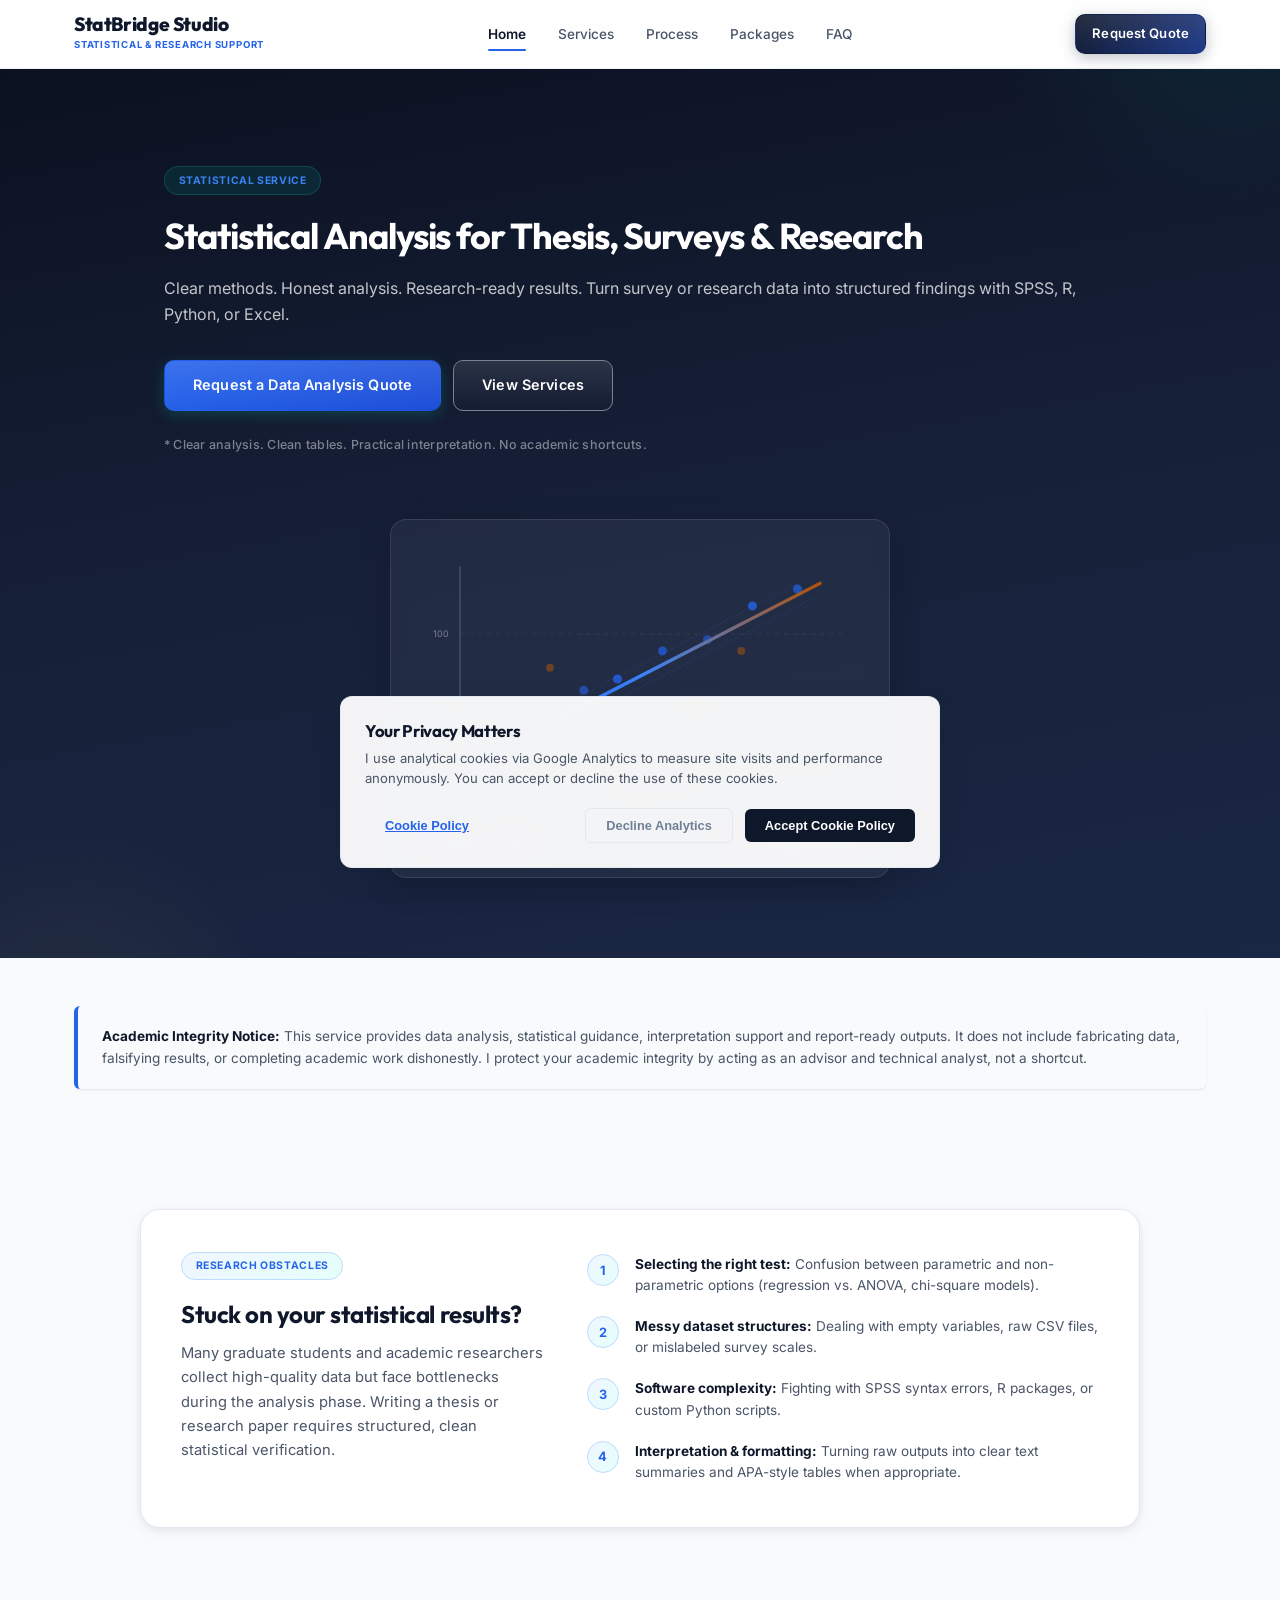
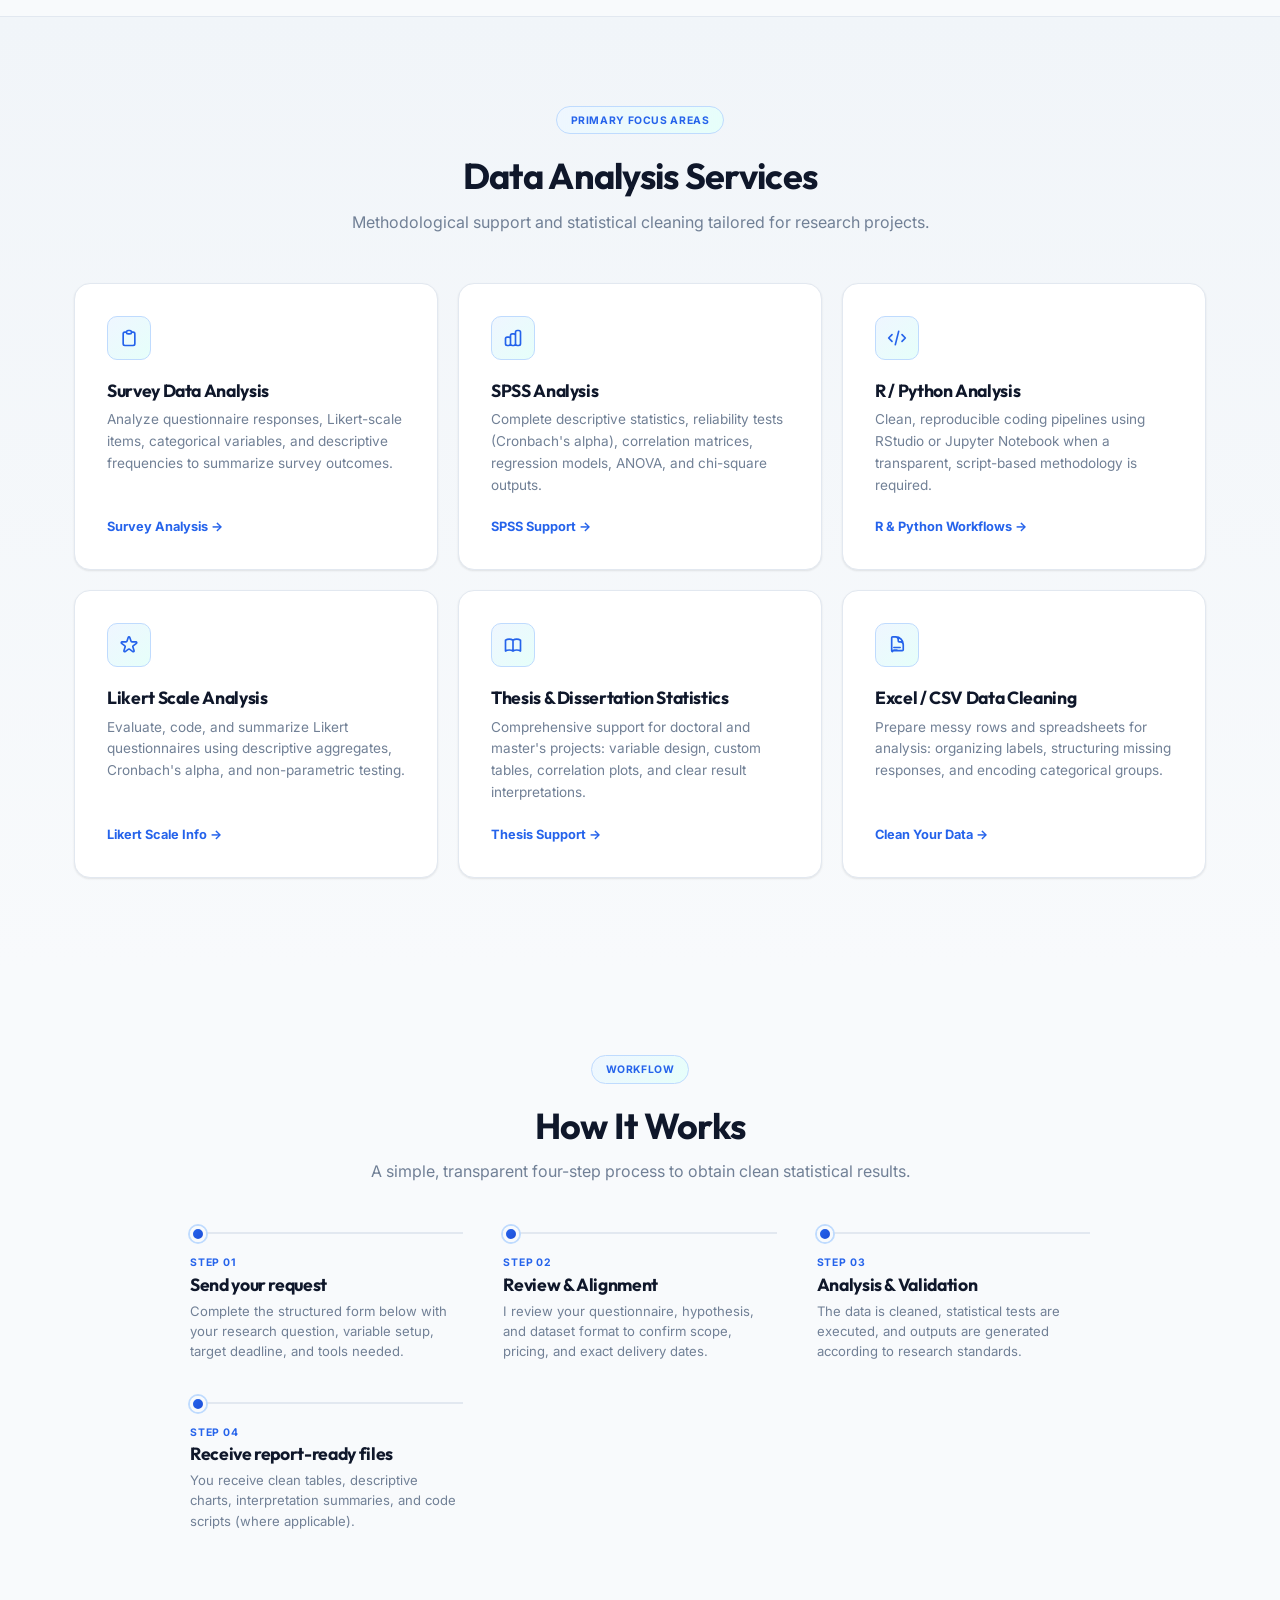
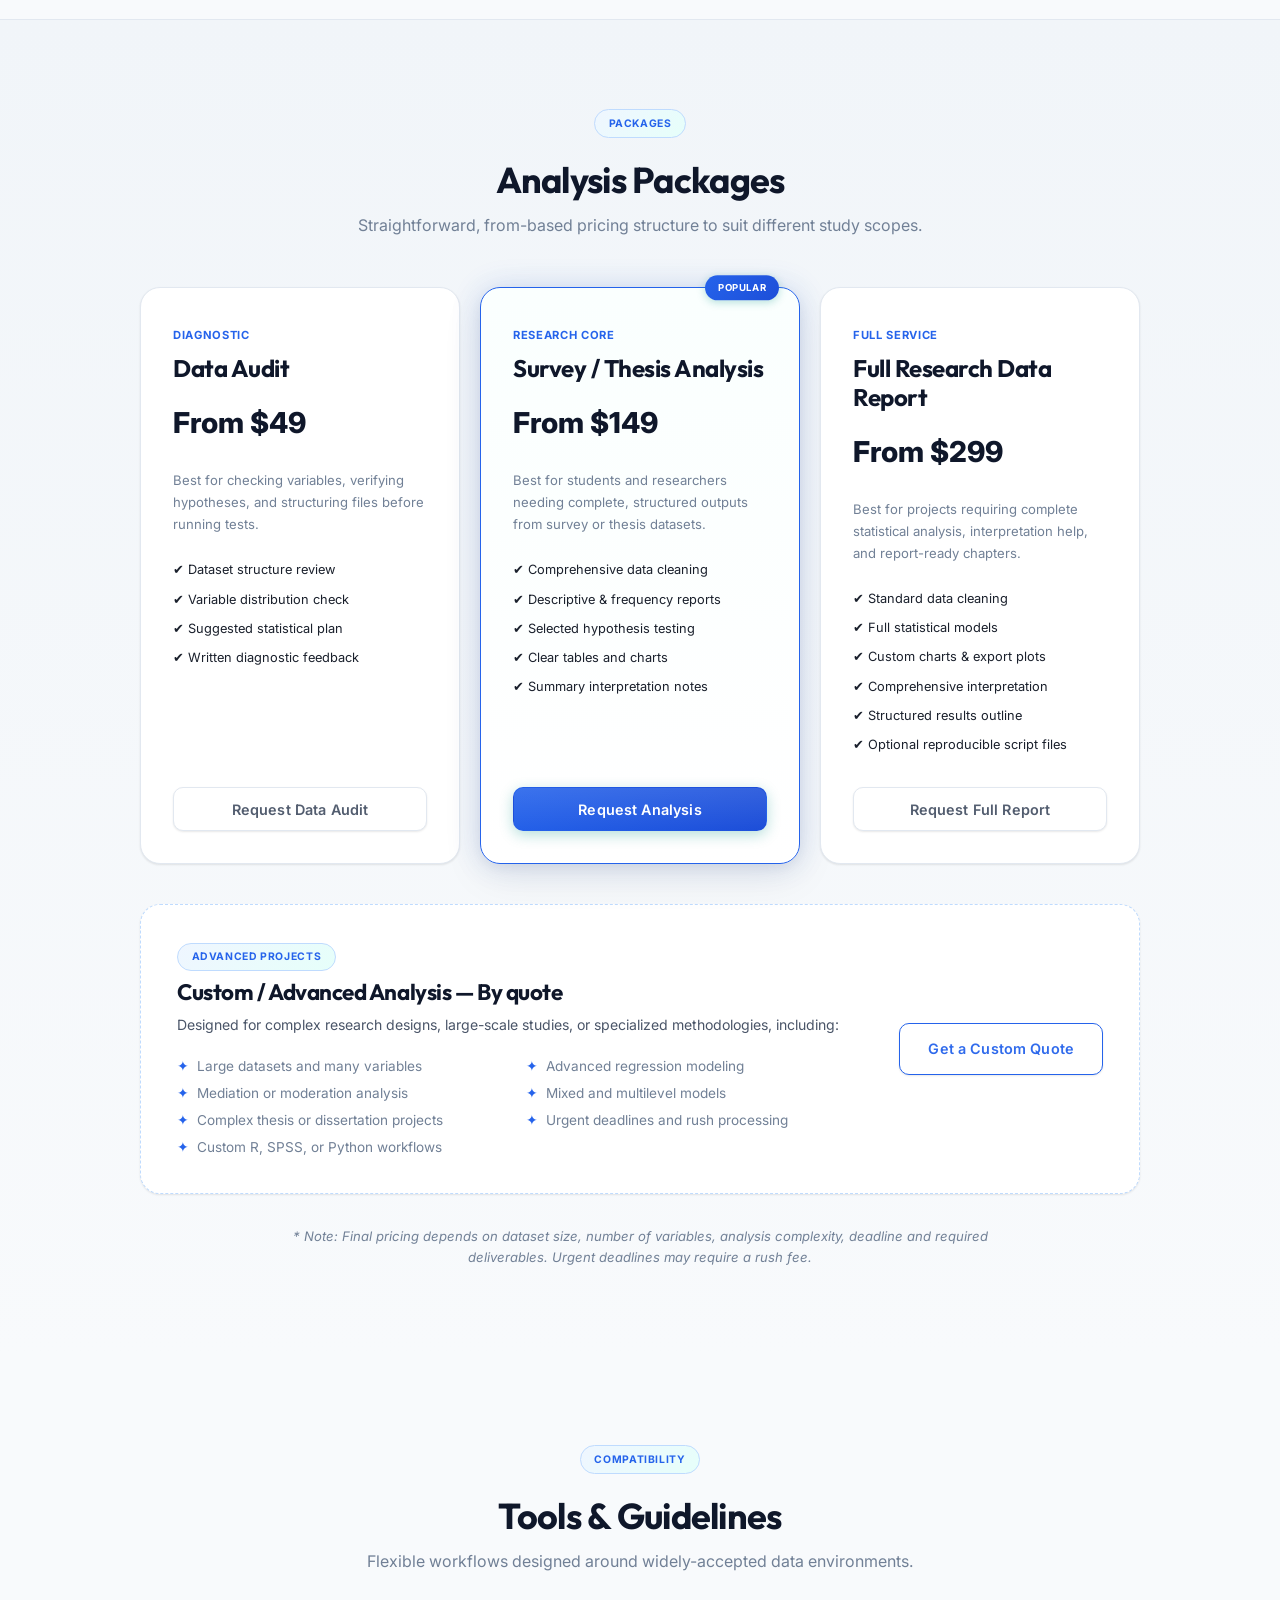
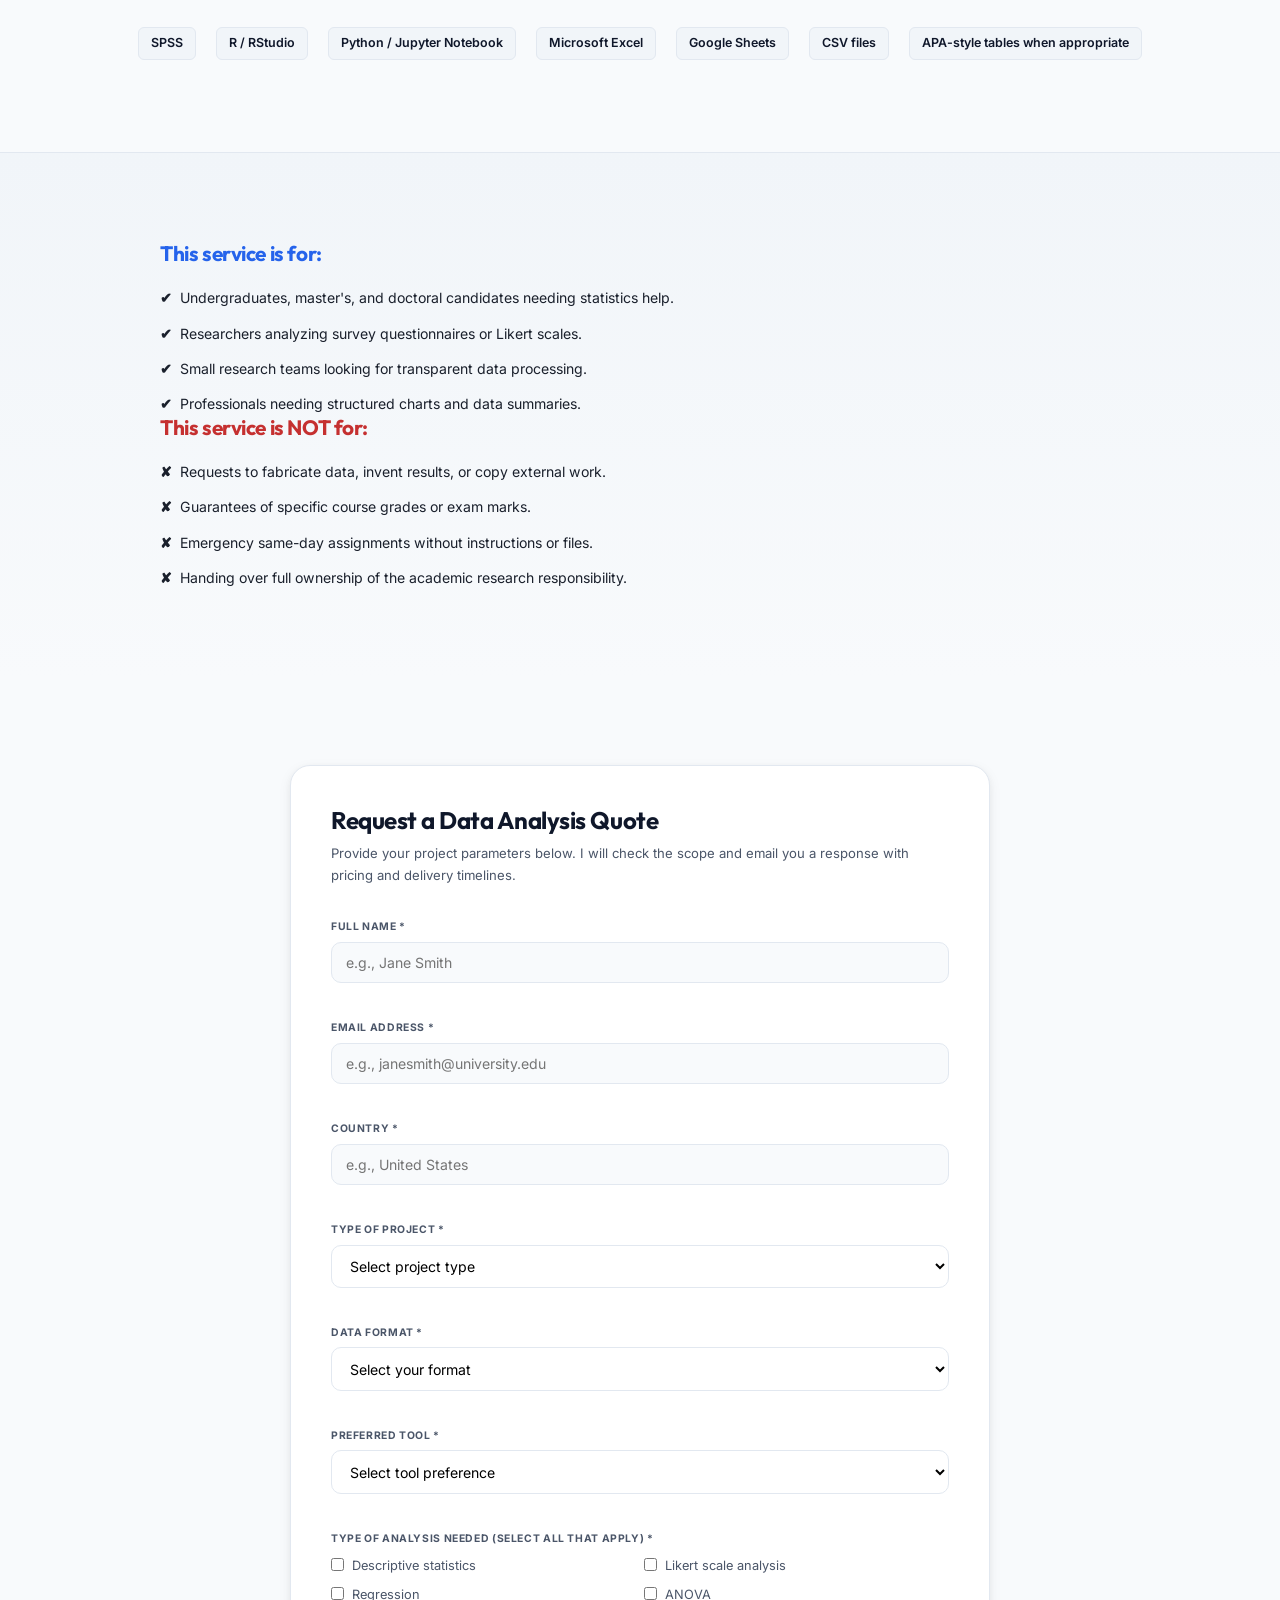
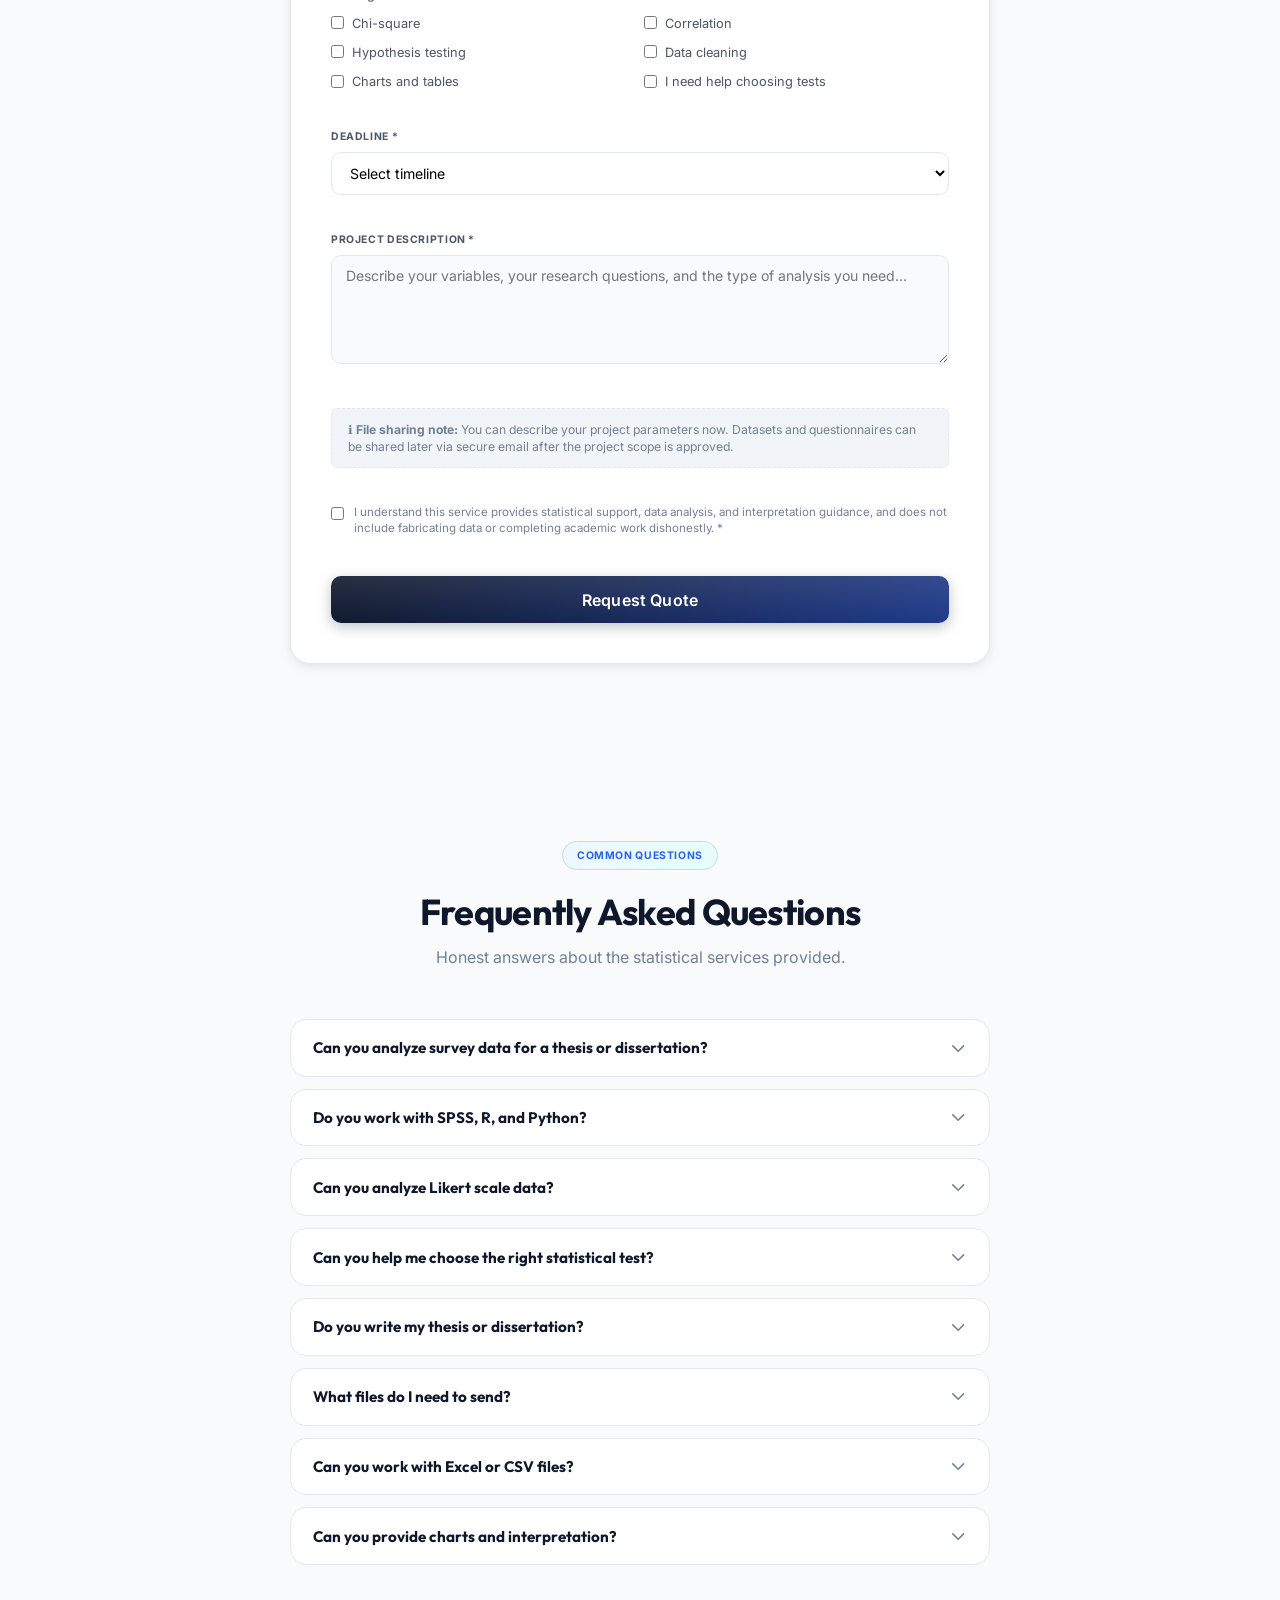
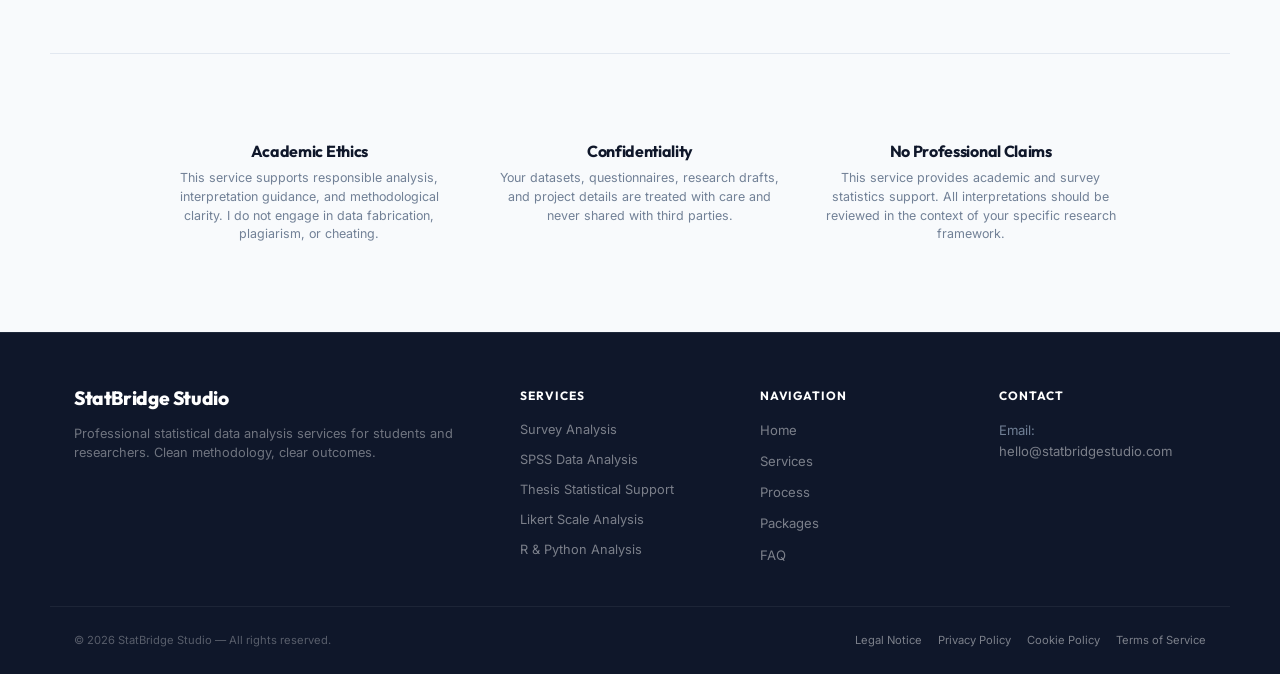
==== index.html @ 7a3269a4 "Initial release of StatBridge Studio landing site (clean history)" ====
<!DOCTYPE html>
<html lang="en">
<head>
  <link rel="icon" type="image/svg+xml" href="/assets/favicon/favicon.svg">
  <link rel="icon" type="image/png" sizes="32x32" href="/assets/favicon/favicon-32x32.png">
  <link rel="icon" type="image/png" sizes="16x16" href="/assets/favicon/favicon-16x16.png">
  <link rel="apple-touch-icon" sizes="180x180" href="/assets/favicon/apple-touch-icon.png">
  <link rel="manifest" href="/assets/favicon/site.webmanifest">
  <meta name="theme-color" content="#002B66">
  <link rel="canonical" href="https://statbridgestudio.com/">
  <meta charset="UTF-8">
  <meta name="viewport" content="width=device-width, initial-scale=1.0">
  
  <!-- SEO Meta Tags -->
  <title>Statistical Analysis for Thesis & Research | StatBridge Studio</title>
  <meta name="description" content="Professional statistical data analysis for thesis, surveys, and academic research. Support for SPSS, R, Python, regression, ANOVA, and Likert scales.">
  <meta name="keywords" content="statistical data analysis, data analysis for thesis, dissertation statistical analysis, thesis statistical analysis, survey data analysis, questionnaire data analysis, Likert scale analysis, Likert scale data analysis, SPSS data analysis, SPSS analysis service, SPSS dissertation help, R statistical analysis, Python statistical analysis, RStudio data analysis, Jupyter notebook data analysis, regression analysis help, ANOVA analysis, chi-square analysis, hypothesis testing, descriptive statistics, research data analysis, statistical interpretation">
  
  <!-- Stylesheets -->
  <link rel="stylesheet" href="./styles.css">
  
  <!-- Central Tracking and Analytics Module -->
  <script src="./tracking.js"></script>
  
  <!-- Custom Scoped Styles for Data Lab -->
  <style>
    :root {
      --clr-da-accent: #2563eb;
      --clr-da-accent-glow: rgba(37, 99, 235, 0.15);
    }
    
    .ethics-notice-bar {
      background-color: #f8fafc;
      border-left: 4px solid var(--clr-accent);
      border-radius: var(--radius-sm);
      padding: 1.25rem 1.5rem;
      margin-bottom: 2rem;
      box-shadow: var(--shadow-sm);
    }

    .ethics-notice-bar p {
      font-size: 0.85rem;
      color: var(--clr-text-muted);
      line-height: 1.6;
      margin: 0;
    }

    .ethics-notice-bar strong {
      color: var(--clr-primary);
    }
    
    .data-visual-container {
      width: 100%;
      max-width: 500px;
      margin: 2rem auto 0;
      background: rgba(255, 255, 255, 0.05);
      border: 1px solid rgba(255, 255, 255, 0.1);
      border-radius: var(--radius-lg);
      padding: 1.5rem;
      box-shadow: 0 8px 32px rgba(0, 0, 0, 0.2);
      backdrop-filter: blur(8px);
    }
    
    .tool-tag {
      display: inline-flex;
      align-items: center;
      padding: 0.35rem 0.75rem;
      font-size: 0.78rem;
      font-weight: 600;
      color: var(--clr-primary);
      background-color: var(--clr-surface-alt);
      border: 1px solid var(--clr-border);
      border-radius: var(--radius-sm);
      margin: 0.25rem;
    }

    .analysis-checkbox-grid {
      display: grid;
      grid-template-columns: 1fr;
      gap: 0.5rem;
      margin-top: 0.5rem;
    }

    @media (min-width: 480px) {
      .analysis-checkbox-grid {
        grid-template-columns: 1fr 1fr;
      }
    }

    .checkbox-item {
      display: flex;
      align-items: flex-start;
      gap: 0.5rem;
      font-size: 0.8rem;
      color: var(--clr-text-muted);
      cursor: pointer;
    }

    .checkbox-item input {
      margin-top: 0.2rem;
      accent-color: var(--clr-accent);
    }
    
    .brand-sub-eng {
      font-size: 0.6rem;
      text-transform: uppercase;
      font-weight: 700;
      letter-spacing: 0.08em;
      color: var(--clr-accent);
      margin-top: 0.2rem;
    }

    .tools-grid {
      display: flex;
      flex-wrap: wrap;
      gap: 0.75rem;
      justify-content: center;
      margin-top: 1.5rem;
    }
  </style>
  
  <!-- JSON-LD FAQ Schema -->
  <script type="application/ld+json">
    {
      "@context": "https://schema.org",
      "@type": "FAQPage",
      "mainEntity": [
        {
          "@type": "Question",
          "name": "Can you analyze survey data for a thesis or dissertation?",
          "acceptedAnswer": {
            "@type": "Answer",
            "text": "Yes. I help undergraduate and graduate students analyze questionnaire and survey responses. This includes cleaning files, evaluating Likert scales, and performing descriptive and inferential tests to extract structured answers for research questions."
          }
        },
        {
          "@type": "Question",
          "name": "Do you work with SPSS, R, and Python?",
          "acceptedAnswer": {
            "@type": "Answer",
            "text": "Yes. I support data analysis using SPSS, R (including RStudio workflows), Python (via Jupyter Notebooks), and Microsoft Excel, depending on your project requirements and technical preferences."
          }
        },
        {
          "@type": "Question",
          "name": "Can you analyze Likert scale data?",
          "acceptedAnswer": {
            "@type": "Answer",
            "text": "Yes. Likert scales require specific statistical approaches, such as evaluating ordinal levels, running Cronbach's alpha for internal reliability, calculating descriptive values, or conducting regression models tailored to ordinal data."
          }
        },
        {
          "@type": "Question",
          "name": "Can you help me choose the right statistical test?",
          "acceptedAnswer": {
            "@type": "Answer",
            "text": "Yes. If you are unsure which tests apply to your dataset, I can review your research questions, examine your variables (nominal, ordinal, interval), and suggest the correct statistical methodology (such as regression, ANOVA, or chi-square)."
          }
        },
        {
          "@type": "Question",
          "name": "Do you write my thesis or dissertation?",
          "acceptedAnswer": {
            "@type": "Answer",
            "text": "No. To maintain strict academic integrity, I do not write complete theses, draft conclusions, falsify data, or guarantee grades. I provide statistical support, data cleaning, clear charts, tables, and interpretation guidance to help you explain your findings honestly."
          }
        },
        {
          "@type": "Question",
          "name": "What files do I need to send?",
          "acceptedAnswer": {
            "@type": "Answer",
            "text": "You should send your clean or raw dataset (Excel, CSV, SPSS, or Google Sheets format), your survey questionnaire, and a description of your research questions or hypotheses. Please do not send files yet; describe your project in the form first."
          }
        },
        {
          "@type": "Question",
          "name": "Can you work with Excel or CSV files?",
          "acceptedAnswer": {
            "@type": "Answer",
            "text": "Yes. I clean messy Excel spreadsheets, sort inconsistent labels, handle missing values, and structure variables so they are ready for professional analysis."
          }
        },
        {
          "@type": "Question",
          "name": "Can you provide charts and interpretation?",
          "acceptedAnswer": {
            "@type": "Answer",
            "text": "Yes. Most analysis packages can include report-ready tables, high-resolution charts, and clear statistical interpretation notes, depending on the project scope to help you write your results section with confidence."
          }
        }
      ]
    }
  </script>
</head>
<body>

  <!-- NAVBAR -->
  <header class="site-header" id="site-header">
    <div class="container navbar">
      <a href="index.html" class="brand">
        <span class="brand-name">StatBridge Studio</span>
        <span class="brand-sub-eng">Statistical & Research Support</span>
      </a>
      
      <nav class="nav-menu" id="nav-menu-desktop">
        <a href="index.html" class="nav-link active">Home</a>
        <a href="#services" class="nav-link">Services</a>
        <a href="#how-it-works" class="nav-link">Process</a>
        <a href="#pricing" class="nav-link">Packages</a>
        <a href="#faq" class="nav-link">FAQ</a>
      </nav>
      
      <div class="nav-cta">
        <a href="#quote-form-section" class="btn btn-primary" style="padding: 0.5rem 1rem; font-size: 0.82rem;">Request Quote</a>
      </div>
      
      <button class="hamburger" id="hamburger" aria-label="Open menu">
        <svg fill="none" viewBox="0 0 24 24" stroke-width="1.5" stroke="currentColor">
          <path stroke-linecap="round" stroke-linejoin="round" d="M3.75 6.75h16.5M3.75 12h16.5m-16.5 5.25h16.5" />
        </svg>
      </button>
    </div>
    
    <!-- Mobile Menu -->
    <div class="nav-menu-mobile" id="mobile-menu">
      <a href="index.html" class="nav-link active">Home</a>
      <a href="#services" class="nav-link">Services</a>
      <a href="#how-it-works" class="nav-link">Process</a>
      <a href="#pricing" class="nav-link">Packages</a>
      <a href="#faq" class="nav-link">FAQ</a>
      <a href="#quote-form-section" class="btn btn-primary" style="text-align: center; margin-top: 0.5rem;">Request Quote</a>
    </div>
  </header>

  <main>
    
    <!-- HERO SECTION -->
    <section class="hero">
      <div class="container hero-content" style="max-width: 1000px; display: grid; grid-template-columns: 1fr; gap: 2rem; align-items: center; text-align: left;">
        <div>
          <span class="badge" id="hero-badge">Statistical Service</span>
          <h1 class="hero-title" id="hero-title" style="font-size: 2.25rem; line-height: 1.15; color: #fff;">
            Statistical Analysis for Thesis, Surveys & Research
          </h1>
          <p class="hero-desc" id="hero-desc" style="font-size: 1rem; line-height: 1.6; color: rgba(255,255,255,0.75); margin-top: 1rem; margin-bottom: 2rem;">
            Clear methods. Honest analysis. Research-ready results. Turn survey or research data into structured findings with SPSS, R, Python, or Excel.
          </p>
          <div class="hero-btns" style="justify-content: flex-start; flex-direction: row; flex-wrap: wrap;">
            <a href="#quote-form-section" class="btn btn-secondary" id="hero-cta-btn">Request a Data Analysis Quote</a>
            <a href="#services" class="btn btn-outline-light">View Services</a>
          </div>
          <p class="hero-microcopy" style="margin-top: 1.25rem; color: rgba(255,255,255,0.45); font-size: 0.78rem;">
            * Clear analysis. Clean tables. Practical interpretation. No academic shortcuts.
          </p>
        </div>
        
        <!-- Abstract Tech Visualizer -->
        <div class="data-visual-container">
          <svg viewBox="0 0 400 240" fill="none" xmlns="http://www.w3.org/2000/svg" style="width: 100%; height: auto;">
            <!-- Grid Lines -->
            <line x1="40" y1="20" x2="40" y2="200" stroke="rgba(255,255,255,0.15)" stroke-width="1.5" />
            <line x1="40" y1="200" x2="380" y2="200" stroke="rgba(255,255,255,0.15)" stroke-width="1.5" />
            <line x1="40" y1="140" x2="380" y2="140" stroke="rgba(255,255,255,0.05)" stroke-width="1" stroke-dasharray="4 4" />
            <line x1="40" y1="80" x2="380" y2="80" stroke="rgba(255,255,255,0.05)" stroke-width="1" stroke-dasharray="4 4" />
            
            <!-- Axes Labels -->
            <text x="30" y="205" fill="rgba(255,255,255,0.4)" font-size="8" text-anchor="end">0</text>
            <text x="30" y="143" fill="rgba(255,255,255,0.4)" font-size="8" text-anchor="end">50</text>
            <text x="30" y="83" fill="rgba(255,255,255,0.4)" font-size="8" text-anchor="end">100</text>
            <text x="210" y="215" fill="rgba(255,255,255,0.4)" font-size="8" text-anchor="middle">Sample Size (n)</text>
            
            <!-- Scatter Points -->
            <circle cx="70" cy="180" r="4" fill="#2563eb" opacity="0.6" />
            <circle cx="110" cy="165" r="4" fill="#2563eb" opacity="0.7" />
            <circle cx="150" cy="130" r="4" fill="#2563eb" opacity="0.6" />
            <circle cx="180" cy="120" r="4" fill="#2563eb" opacity="0.8" />
            <circle cx="220" cy="95" r="4" fill="#2563eb" opacity="0.7" />
            <circle cx="260" cy="85" r="4" fill="#2563eb" opacity="0.6" />
            <circle cx="300" cy="55" r="4" fill="#2563eb" opacity="0.8" />
            <circle cx="340" cy="40" r="4" fill="#2563eb" opacity="0.7" />
            
            <!-- Outliers (representing variance) -->
            <circle cx="120" cy="110" r="3.5" fill="#b45309" opacity="0.5" />
            <circle cx="250" cy="140" r="3.5" fill="#b45309" opacity="0.5" />
            <circle cx="290" cy="95" r="3.5" fill="#b45309" opacity="0.5" />

            <!-- Regression Line -->
            <path d="M 50 195 L 360 35" stroke="url(#lineGrad)" stroke-width="3" stroke-linecap="round" />
            
            <!-- Confidence Interval Shading (Minimalist lines) -->
            <path d="M 50 205 L 360 45" stroke="rgba(37, 99, 235, 0.2)" stroke-width="1" stroke-dasharray="2 2" />
            <path d="M 50 185 L 360 25" stroke="rgba(37, 99, 235, 0.2)" stroke-width="1" stroke-dasharray="2 2" />
            
            <!-- SVG Gradients -->
            <defs>
              <linearGradient id="lineGrad" x1="50" y1="195" x2="360" y2="35" gradientUnits="userSpaceOnUse">
                <stop offset="0%" stop-color="#2563eb" />
                <stop offset="50%" stop-color="#3b82f6" />
                <stop offset="100%" stop-color="#b45309" />
              </linearGradient>
            </defs>
          </svg>
          <div style="display: flex; justify-content: space-between; margin-top: 0.75rem; font-size: 0.72rem; color: rgba(255,255,255,0.5);">
            <span>R² = 0.892 (p &lt; 0.001)</span>
            <span>95% Confidence Interval</span>
          </div>
        </div>
      </div>
    </section>

    <!-- ETHICS NOTICE SECTION -->
    <section class="container" style="margin-top: 3rem; margin-bottom: 1rem;">
      <div class="ethics-notice-bar">
        <p>
          <strong>Academic Integrity Notice:</strong> This service provides data analysis, statistical guidance, interpretation support and report-ready outputs. It does not include fabricating data, falsifying results, or completing academic work dishonestly. I protect your academic integrity by acting as an advisor and technical analyst, not a shortcut.
        </p>
      </div>
    </section>

    <!-- PROBLEM SECTION -->
    <section class="section container reveal">
      <div class="problem-box">
        <div class="problem-grid">
          <div class="problem-intro">
            <span class="badge">Research Obstacles</span>
            <h3>Stuck on your statistical results?</h3>
            <p style="margin-bottom: 1.5rem; font-size: 0.92rem; color: var(--clr-text-muted);">
              Many graduate students and academic researchers collect high-quality data but face bottlenecks during the analysis phase. Writing a thesis or research paper requires structured, clean statistical verification.
            </p>
          </div>
          
          <div class="problem-list">
            <div class="problem-item">
              <div class="problem-num">1</div>
              <div class="problem-text">
                <strong>Selecting the right test:</strong> Confusion between parametric and non-parametric options (regression vs. ANOVA, chi-square models).
              </div>
            </div>
            
            <div class="problem-item">
              <div class="problem-num">2</div>
              <div class="problem-text">
                <strong>Messy dataset structures:</strong> Dealing with empty variables, raw CSV files, or mislabeled survey scales.
              </div>
            </div>
            
            <div class="problem-item">
              <div class="problem-num">3</div>
              <div class="problem-text">
                <strong>Software complexity:</strong> Fighting with SPSS syntax errors, R packages, or custom Python scripts.
              </div>
            </div>
            
            <div class="problem-item">
              <div class="problem-num">4</div>
              <div class="problem-text">
                <strong>Interpretation & formatting:</strong> Turning raw outputs into clear text summaries and APA-style tables when appropriate.
              </div>
            </div>
          </div>
        </div>
      </div>
    </section>

    <!-- SERVICES SECTION -->
    <section class="section section-alt reveal" id="services">
      <div class="container">
        <div class="section-header">
          <span class="badge">Primary Focus Areas</span>
          <h2 class="section-title">Data Analysis Services</h2>
          <p class="section-subtitle">Methodological support and statistical cleaning tailored for research projects.</p>
        </div>

        <div class="grid-3">
          <!-- Card 1 -->
          <div class="card">
            <div class="card-icon">
              <svg fill="none" viewBox="0 0 24 24" stroke="currentColor" stroke-width="2">
                <path stroke-linecap="round" stroke-linejoin="round" d="M9 5H7a2 2 0 00-2 2v12a2 2 0 002 2h10a2 2 0 002-2V7a2 2 0 00-2-2h-2M9 5a2 2 0 002 2h2a2 2 0 002-2M9 5a2 2 0 012-2h2a2 2 0 012 2" />
              </svg>
            </div>
            <h3 class="card-title">Survey Data Analysis</h3>
            <p class="card-desc">Analyze questionnaire responses, Likert-scale items, categorical variables, and descriptive frequencies to summarize survey outcomes.</p>
            <a href="survey-data-analysis.html" class="card-link">Survey Analysis &rarr;</a>
          </div>

          <!-- Card 2 -->
          <div class="card">
            <div class="card-icon">
              <svg fill="none" viewBox="0 0 24 24" stroke="currentColor" stroke-width="2">
                <path stroke-linecap="round" stroke-linejoin="round" d="M9 19v-6a2 2 0 00-2-2H5a2 2 0 00-2 2v6a2 2 0 002 2h2a2 2 0 002-2zm0 0V9a2 2 0 012-2h2a2 2 0 012 2v10a2 2 0 002 2h2a2 2 0 002-2V5a2 2 0 00-2-2h-2a2 2 0 00-2 2v14a2 2 0 01-2 2h-2a2 2 0 01-2-2z" />
              </svg>
            </div>
            <h3 class="card-title">SPSS Analysis</h3>
            <p class="card-desc">Complete descriptive statistics, reliability tests (Cronbach's alpha), correlation matrices, regression models, ANOVA, and chi-square outputs.</p>
            <a href="spss-data-analysis.html" class="card-link">SPSS Support &rarr;</a>
          </div>

          <!-- Card 3 -->
          <div class="card">
            <div class="card-icon">
              <svg fill="none" viewBox="0 0 24 24" stroke="currentColor" stroke-width="2">
                <path stroke-linecap="round" stroke-linejoin="round" d="M10 20l4-16m4 4l4 4-4 4M6 16l-4-4 4-4" />
              </svg>
            </div>
            <h3 class="card-title">R / Python Analysis</h3>
            <p class="card-desc">Clean, reproducible coding pipelines using RStudio or Jupyter Notebook when a transparent, script-based methodology is required.</p>
            <a href="r-python-statistical-analysis.html" class="card-link">R & Python Workflows &rarr;</a>
          </div>

          <!-- Card 4 -->
          <div class="card">
            <div class="card-icon">
              <svg fill="none" viewBox="0 0 24 24" stroke="currentColor" stroke-width="2">
                <path stroke-linecap="round" stroke-linejoin="round" d="M11.049 2.927c.3-.921 1.603-.921 1.902 0l1.519 4.674a1 1 0 00.95.69h4.907c.961 0 1.371 1.24.588 1.81l-3.97 2.883a1 1 0 00-.364 1.118l1.518 4.674c.3.922-.755 1.688-1.538 1.118l-3.971-2.883a1 1 0 00-1.17 0l-3.971 2.883c-.783.57-1.838-.197-1.538-1.118l1.518-4.674a1 1 0 00-.364-1.118l-3.97-2.883c-.783-.57-.38-1.81.588-1.81h4.908a1 1 0 00.951-.69l1.519-4.674z" />
              </svg>
            </div>
            <h3 class="card-title">Likert Scale Analysis</h3>
            <p class="card-desc">Evaluate, code, and summarize Likert questionnaires using descriptive aggregates, Cronbach's alpha, and non-parametric testing.</p>
            <a href="likert-scale-analysis.html" class="card-link">Likert Scale Info &rarr;</a>
          </div>

          <!-- Card 5 -->
          <div class="card">
            <div class="card-icon">
              <svg fill="none" viewBox="0 0 24 24" stroke="currentColor" stroke-width="2">
                <path stroke-linecap="round" stroke-linejoin="round" d="M12 6.253v13m0-13C10.832 5.477 9.246 5 7.5 5S4.168 5.477 3 6.253v13C4.168 18.477 5.754 18 7.5 18s3.332.477 4.5 1.253m0-13C13.168 5.477 14.754 5 16.5 5c1.747 0 3.332.477 4.5 1.253v13C19.832 18.477 18.247 18 16.5 18c-1.746 0-3.332.477-4.5 1.253" />
              </svg>
            </div>
            <h3 class="card-title">Thesis & Dissertation Statistics</h3>
            <p class="card-desc">Comprehensive support for doctoral and master's projects: variable design, custom tables, correlation plots, and clear result interpretations.</p>
            <a href="thesis-statistical-analysis.html" class="card-link">Thesis Support &rarr;</a>
          </div>

          <!-- Card 6 -->
          <div class="card">
            <div class="card-icon">
              <svg fill="none" viewBox="0 0 24 24" stroke="currentColor" stroke-width="2">
                <path stroke-linecap="round" stroke-linejoin="round" d="M19.5 14.25v-2.625a3.375 3.375 0 00-3.375-3.375h-1.5A1.125 1.125 0 0113.5 7.125v-1.5a3.375 3.375 0 00-3.375-3.375H8.25m0 12.75h7.5m-7.5 3H12M5.625 18.75h12.75c.621 0 1.125-.504 1.125-1.125V11.25a9 9 0 00-9-9h-3.75c-.621 0-1.125.504-1.125 1.125v15.375c0 .621.504 1.125 1.125 1.125z" />
              </svg>
            </div>
            <h3 class="card-title">Excel / CSV Data Cleaning</h3>
            <p class="card-desc">Prepare messy rows and spreadsheets for analysis: organizing labels, structuring missing responses, and encoding categorical groups.</p>
            <a href="#quote-form-section" class="card-link">Clean Your Data &rarr;</a>
          </div>
        </div>
      </div>
    </section>

    <!-- PROCESS SECTION -->
    <section class="section container reveal" id="how-it-works">
      <div class="section-header">
        <span class="badge">Workflow</span>
        <h2 class="section-title">How It Works</h2>
        <p class="section-subtitle">A simple, transparent four-step process to obtain clean statistical results.</p>
      </div>
      
      <div class="timeline">
        <div class="timeline-item">
          <div class="timeline-dot"></div>
          <div class="timeline-header">
            <span class="timeline-step">Step 01</span>
            <h3 class="timeline-title">Send your request</h3>
          </div>
          <p class="timeline-desc">Complete the structured form below with your research question, variable setup, target deadline, and tools needed.</p>
        </div>
        
        <div class="timeline-item">
          <div class="timeline-dot"></div>
          <div class="timeline-header">
            <span class="timeline-step">Step 02</span>
            <h3 class="timeline-title">Review & Alignment</h3>
          </div>
          <p class="timeline-desc">I review your questionnaire, hypothesis, and dataset format to confirm scope, pricing, and exact delivery dates.</p>
        </div>
        
        <div class="timeline-item">
          <div class="timeline-dot"></div>
          <div class="timeline-header">
            <span class="timeline-step">Step 03</span>
            <h3 class="timeline-title">Analysis & Validation</h3>
          </div>
          <p class="timeline-desc">The data is cleaned, statistical tests are executed, and outputs are generated according to research standards.</p>
        </div>
        
        <div class="timeline-item">
          <div class="timeline-dot"></div>
          <div class="timeline-header">
            <span class="timeline-step">Step 04</span>
            <h3 class="timeline-title">Receive report-ready files</h3>
          </div>
          <p class="timeline-desc">You receive clean tables, descriptive charts, interpretation summaries, and code scripts (where applicable).</p>
        </div>
      </div>
    </section>

    <!-- PACKAGES SECTION -->
    <section class="section section-alt reveal" id="pricing">
      <div class="container">
        <div class="section-header">
          <span class="badge">Packages</span>
          <h2 class="section-title">Analysis Packages</h2>
          <p class="section-subtitle">Straightforward, from-based pricing structure to suit different study scopes.</p>
        </div>

        <div class="grid-3" style="max-width: 1000px; margin: 0 auto;">
          <!-- Package 1 -->
          <div class="plan-card">
            <div>
              <span class="plan-sub">Diagnostic</span>
              <h3 style="font-size: 1.5rem; margin: 0.5rem 0 1rem 0;">Data Audit</h3>
              <div style="margin-bottom: 1.5rem;">
                <span style="font-size: 1.8rem; font-weight: 800; color: var(--clr-primary);">From $49</span>
              </div>
              <p style="font-size: 0.82rem; color: var(--clr-text-light); margin-bottom: 1.5rem;">Best for checking variables, verifying hypotheses, and structuring files before running tests.</p>
              <ul class="footer-list" style="margin-bottom: 2rem; font-size: 0.8rem; display: flex; flex-direction: column; gap: 0.5rem;">
                <li style="display:flex; align-items:center; gap:0.5rem;">✔ Dataset structure review</li>
                <li style="display:flex; align-items:center; gap:0.5rem;">✔ Variable distribution check</li>
                <li style="display:flex; align-items:center; gap:0.5rem;">✔ Suggested statistical plan</li>
                <li style="display:flex; align-items:center; gap:0.5rem;">✔ Written diagnostic feedback</li>
              </ul>
            </div>
            <button class="btn btn-outline" style="width: 100%;" onclick="handleDataAnalysisPlanSelection('audit')">Request Data Audit</button>
          </div>

          <!-- Package 2 -->
          <div class="plan-card highlighted">
            <span class="plan-tag">Popular</span>
            <div>
              <span class="plan-sub" style="color: var(--clr-accent);">Research Core</span>
              <h3 style="font-size: 1.5rem; margin: 0.5rem 0 1rem 0;">Survey / Thesis Analysis</h3>
              <div style="margin-bottom: 1.5rem;">
                <span style="font-size: 1.8rem; font-weight: 800; color: var(--clr-primary);">From $149</span>
              </div>
              <p style="font-size: 0.82rem; color: var(--clr-text-light); margin-bottom: 1.5rem;">Best for students and researchers needing complete, structured outputs from survey or thesis datasets.</p>
              <ul class="footer-list" style="margin-bottom: 2rem; font-size: 0.8rem; display: flex; flex-direction: column; gap: 0.5rem;">
                <li style="display:flex; align-items:center; gap:0.5rem;">✔ Comprehensive data cleaning</li>
                <li style="display:flex; align-items:center; gap:0.5rem;">✔ Descriptive & frequency reports</li>
                <li style="display:flex; align-items:center; gap:0.5rem;">✔ Selected hypothesis testing</li>
                <li style="display:flex; align-items:center; gap:0.5rem;">✔ Clear tables and charts</li>
                <li style="display:flex; align-items:center; gap:0.5rem;">✔ Summary interpretation notes</li>
              </ul>
            </div>
            <button class="btn btn-secondary" style="width: 100%;" onclick="handleDataAnalysisPlanSelection('analysis')">Request Analysis</button>
          </div>

          <!-- Package 3 -->
          <div class="plan-card">
            <div>
              <span class="plan-sub">Full Service</span>
              <h3 style="font-size: 1.5rem; margin: 0.5rem 0 1rem 0;">Full Research Data Report</h3>
              <div style="margin-bottom: 1.5rem;">
                <span style="font-size: 1.8rem; font-weight: 800; color: var(--clr-primary);">From $299</span>
              </div>
              <p style="font-size: 0.82rem; color: var(--clr-text-light); margin-bottom: 1.5rem;">Best for projects requiring complete statistical analysis, interpretation help, and report-ready chapters.</p>
              <ul class="footer-list" style="margin-bottom: 2rem; font-size: 0.8rem; display: flex; flex-direction: column; gap: 0.5rem;">
                <li style="display:flex; align-items:center; gap:0.5rem;">✔ Standard data cleaning</li>
                <li style="display:flex; align-items:center; gap:0.5rem;">✔ Full statistical models</li>
                <li style="display:flex; align-items:center; gap:0.5rem;">✔ Custom charts & export plots</li>
                <li style="display:flex; align-items:center; gap:0.5rem;">✔ Comprehensive interpretation</li>
                <li style="display:flex; align-items:center; gap:0.5rem;">✔ Structured results outline</li>
                <li style="display:flex; align-items:center; gap:0.5rem;">✔ Optional reproducible script files</li>
              </ul>
            </div>
            <button class="btn btn-outline" style="width: 100%;" onclick="handleDataAnalysisPlanSelection('report')">Request Full Report</button>
          </div>
        </div>
        
        <!-- Custom / Advanced Analysis Banner -->
        <div class="custom-analysis-banner">
          <div class="custom-analysis-banner-content">
            <span class="badge" style="margin-bottom: 0; align-self: flex-start;">Advanced Projects</span>
            <h3 class="custom-analysis-banner-title">Custom / Advanced Analysis &mdash; By quote</h3>
            <p class="custom-analysis-banner-desc">
              Designed for complex research designs, large-scale studies, or specialized methodologies, including:
            </p>
            <ul class="custom-analysis-banner-list">
              <li>Large datasets and many variables</li>
              <li>Advanced regression modeling</li>
              <li>Mediation or moderation analysis</li>
              <li>Mixed and multilevel models</li>
              <li>Complex thesis or dissertation projects</li>
              <li>Urgent deadlines and rush processing</li>
              <li>Custom R, SPSS, or Python workflows</li>
            </ul>
          </div>
          <div class="custom-analysis-banner-action">
            <a href="#quote-form-section" class="btn btn-outline" style="white-space: nowrap; border-color: var(--clr-accent); color: var(--clr-accent);" onclick="handleDataAnalysisPlanSelection('custom')">Get a Custom Quote</a>
          </div>
        </div>

        <!-- Pricing Disclaimer Note -->
        <p style="text-align: center; font-size: 0.82rem; color: var(--clr-text-light); margin-top: 2rem; max-width: 720px; margin-left: auto; margin-right: auto; line-height: 1.6; font-style: italic;">
          * Note: Final pricing depends on dataset size, number of variables, analysis complexity, deadline and required deliverables. Urgent deadlines may require a rush fee.
        </p>

      </div>
    </section>

    <!-- TOOLS SECTION -->
    <section class="section container reveal">
      <div class="section-header">
        <span class="badge">Compatibility</span>
        <h2 class="section-title">Tools & Guidelines</h2>
        <p class="section-subtitle">Flexible workflows designed around widely-accepted data environments.</p>
      </div>

      <div class="tools-grid">
        <span class="tool-tag">SPSS</span>
        <span class="tool-tag">R / RStudio</span>
        <span class="tool-tag">Python / Jupyter Notebook</span>
        <span class="tool-tag">Microsoft Excel</span>
        <span class="tool-tag">Google Sheets</span>
        <span class="tool-tag">CSV files</span>
        <span class="tool-tag">APA-style tables when appropriate</span>
      </div>
    </section>

    <!-- AUDIENCE DIVIDE (Who this is for vs Who this is not for) -->
    <section class="section section-alt reveal">
      <div class="container">
        <div class="grid-2" style="max-width: 960px; margin: 0 auto; gap: 3rem;">
          <div>
            <h3 style="font-size: 1.3rem; color: var(--clr-accent); margin-bottom: 1.25rem;">This service is for:</h3>
            <ul class="footer-list" style="font-size: 0.88rem; display: flex; flex-direction: column; gap: 0.75rem;">
              <li style="display:flex; align-items:flex-start; gap:0.5rem;"><strong>✔</strong> Undergraduates, master's, and doctoral candidates needing statistics help.</li>
              <li style="display:flex; align-items:flex-start; gap:0.5rem;"><strong>✔</strong> Researchers analyzing survey questionnaires or Likert scales.</li>
              <li style="display:flex; align-items:flex-start; gap:0.5rem;"><strong>✔</strong> Small research teams looking for transparent data processing.</li>
              <li style="display:flex; align-items:flex-start; gap:0.5rem;"><strong>✔</strong> Professionals needing structured charts and data summaries.</li>
            </ul>
          </div>
          
          <div>
            <h3 style="font-size: 1.3rem; color: var(--clr-rose-text); margin-bottom: 1.25rem;">This service is NOT for:</h3>
            <ul class="footer-list" style="font-size: 0.88rem; display: flex; flex-direction: column; gap: 0.75rem;">
              <li style="display:flex; align-items:flex-start; gap:0.5rem;"><strong>✘</strong> Requests to fabricate data, invent results, or copy external work.</li>
              <li style="display:flex; align-items:flex-start; gap:0.5rem;"><strong>✘</strong> Guarantees of specific course grades or exam marks.</li>
              <li style="display:flex; align-items:flex-start; gap:0.5rem;"><strong>✘</strong> Emergency same-day assignments without instructions or files.</li>
              <li style="display:flex; align-items:flex-start; gap:0.5rem;"><strong>✘</strong> Handing over full ownership of the academic research responsibility.</li>
            </ul>
          </div>
        </div>
      </div>
    </section>

    <!-- QUOTE REQUEST FORM -->
    <section class="section container reveal" id="quote-form-section">
      <div class="booking-container" style="max-width: 700px; margin: 0 auto;">
        
        <div class="form-box" style="padding: 2.5rem; background: var(--clr-surface); border: 1px solid var(--clr-border); border-radius: var(--radius-xl); box-shadow: var(--shadow-md);">
          <h2 style="font-size: 1.5rem; font-family: var(--font-title); margin-bottom: 0.5rem; color: var(--clr-primary);">Request a Data Analysis Quote</h2>
          <p style="font-size: 0.82rem; color: var(--clr-text-muted); margin-bottom: 2rem;">
            Provide your project parameters below. I will check the scope and email you a response with pricing and delivery timelines.
          </p>
          
          <form id="data-analysis-form" style="display: flex; flex-direction: column; gap: 1.25rem;">
            
            <!-- Hidden Tracking Fields -->
            <!-- Honeypot Spam Protection -->
            <div style="display: none;" aria-hidden="true">
              <label for="form-website">Website (Leave blank)</label>
              <input type="text" id="form-website" name="website" autocomplete="off">
            </div>
            <!-- hCaptcha Support Prepared (Uncomment to activate in Web3Forms) -->
            <!--
            <div class="h-captcha" data-sitekey="YOUR_HCAPTCHA_SITEKEY" data-size="normal" style="margin-top: 0.5rem;"></div>
            <script src="https://web3forms.com/element/script.js" async defer></script>
            -->
            <input type="hidden" name="utm_source" id="utm_source">
            <input type="hidden" name="utm_medium" id="utm_medium">
            <input type="hidden" name="utm_campaign" id="utm_campaign">
            <input type="hidden" name="utm_term" id="utm_term">
            <input type="hidden" name="utm_content" id="utm_content">
            <input type="hidden" name="gclid" id="gclid">
            <input type="hidden" name="landing_page" id="landing_page">
            <input type="hidden" name="referrer" id="referrer">
            <input type="hidden" name="timestamp" id="timestamp">
            <input type="hidden" name="selected_plan" id="selected_plan">
            <input type="hidden" name="lead_id" id="lead_id">

            <!-- Name -->
            <div class="form-group">
              <label for="form-name" class="form-label">Full Name *</label>
              <input type="text" id="form-name" name="full_name" class="form-control" required placeholder="e.g., Jane Smith">
            </div>

            <!-- Email -->
            <div class="form-group">
              <label for="form-email" class="form-label">Email Address *</label>
              <input type="email" id="form-email" name="email" class="form-control" required placeholder="e.g., janesmith@university.edu">
            </div>

            <!-- Country -->
            <div class="form-group">
              <label for="form-country" class="form-label">Country *</label>
              <input type="text" id="form-country" name="country" class="form-control" required placeholder="e.g., United States">
            </div>

            <!-- Type of Project -->
            <div class="form-group">
              <label for="form-project-type" class="form-label">Type of Project *</label>
              <select id="form-project-type" name="project_type" class="form-control" required style="background-color: white;">
                <option value="" disabled selected>Select project type</option>
                <option value="Thesis">Thesis</option>
                <option value="Dissertation">Dissertation</option>
                <option value="Research paper">Research paper</option>
                <option value="Survey analysis">Survey analysis</option>
                <option value="Business report">Business report</option>
                <option value="Other">Other</option>
              </select>
            </div>

            <!-- Data Format -->
            <div class="form-group">
              <label for="form-data-format" class="form-label">Data Format *</label>
              <select id="form-data-format" name="data_format" class="form-control" required style="background-color: white;">
                <option value="" disabled selected>Select your format</option>
                <option value="Excel">Excel</option>
                <option value="CSV">CSV</option>
                <option value="SPSS">SPSS</option>
                <option value="R">R Workspace</option>
                <option value="Python">Python (pandas/dataframe)</option>
                <option value="Google Sheets">Google Sheets</option>
                <option value="I am not sure yet">I am not sure yet</option>
              </select>
            </div>

            <!-- Tools Preferred -->
            <div class="form-group">
              <label for="form-tools" class="form-label">Preferred Tool *</label>
              <select id="form-tools" name="preferred_tool" class="form-control" required style="background-color: white;">
                <option value="" disabled selected>Select tool preference</option>
                <option value="SPSS">SPSS</option>
                <option value="R">R / RStudio</option>
                <option value="Python">Python</option>
                <option value="Excel">Excel</option>
                <option value="No preference">No preference</option>
              </select>
            </div>

            <!-- Type of Analysis Needed -->
            <div class="form-group">
              <label class="form-label">Type of Analysis Needed (Select all that apply) *</label>
              <div class="analysis-checkbox-grid">
                <label class="checkbox-item">
                  <input type="checkbox" name="analysis_type" value="Descriptive statistics">
                  Descriptive statistics
                </label>
                <label class="checkbox-item">
                  <input type="checkbox" name="analysis_type" value="Likert scale analysis">
                  Likert scale analysis
                </label>
                <label class="checkbox-item">
                  <input type="checkbox" name="analysis_type" value="Regression">
                  Regression
                </label>
                <label class="checkbox-item">
                  <input type="checkbox" name="analysis_type" value="ANOVA">
                  ANOVA
                </label>
                <label class="checkbox-item">
                  <input type="checkbox" name="analysis_type" value="Chi-square">
                  Chi-square
                </label>
                <label class="checkbox-item">
                  <input type="checkbox" name="analysis_type" value="Correlation">
                  Correlation
                </label>
                <label class="checkbox-item">
                  <input type="checkbox" name="analysis_type" value="Hypothesis testing">
                  Hypothesis testing
                </label>
                <label class="checkbox-item">
                  <input type="checkbox" name="analysis_type" value="Data cleaning">
                  Data cleaning
                </label>
                <label class="checkbox-item">
                  <input type="checkbox" name="analysis_type" value="Charts and tables">
                  Charts and tables
                </label>
                <label class="checkbox-item">
                  <input type="checkbox" name="analysis_type" value="I need help choosing the right tests">
                  I need help choosing tests
                </label>
              </div>
            </div>

            <!-- Deadline -->
            <div class="form-group">
              <label for="form-deadline" class="form-label">Deadline *</label>
              <select id="form-deadline" name="deadline" class="form-control" required style="background-color: white;">
                <option value="" disabled selected>Select timeline</option>
                <option value="Flexible">Flexible</option>
                <option value="Within 7 days">Within 7 days</option>
                <option value="Within 3 days">Within 3 days</option>
                <option value="Urgent">Urgent</option>
              </select>
            </div>

            <!-- Project Description -->
            <div class="form-group">
              <label for="form-description" class="form-label">Project Description *</label>
              <textarea id="form-description" name="project_description" class="form-control" rows="5" required placeholder="Describe your variables, your research questions, and the type of analysis you need..."></textarea>
            </div>

            <!-- File Upload Note -->
            <div class="form-group" style="background-color: var(--clr-surface-alt); border-radius: var(--radius-sm); padding: 0.75rem 1rem; border: 1px dashed var(--clr-border);">
              <p style="font-size: 0.76rem; color: var(--clr-text-light); margin: 0; line-height: 1.4;">
                ℹ <strong>File sharing note:</strong> You can describe your project parameters now. Datasets and questionnaires can be shared later via secure email after the project scope is approved.
              </p>
            </div>

            <!-- Consent Checkbox -->
            <div class="form-checkbox">
              <input type="checkbox" id="form-consent" name="integrity_consent" required>
              <label for="form-consent">
                I understand this service provides statistical support, data analysis, and interpretation guidance, and does not include fabricating data or completing academic work dishonestly. *
              </label>
            </div>

            <button type="submit" class="btn btn-primary" style="width: 100%; padding: 0.85rem; font-size: 1rem; border: none; cursor: pointer; text-align: center;">Request Quote</button>
          </form>
        </div>

      </div>
    </section>

    <!-- FAQ SECTION -->
    <section class="section container reveal" id="faq">
      <div class="section-header">
        <span class="badge">Common Questions</span>
        <h2 class="section-title">Frequently Asked Questions</h2>
        <p class="section-subtitle">Honest answers about the statistical services provided.</p>
      </div>

      <div class="faq-container">
        <!-- Q1 -->
        <div class="faq-item">
          <button class="faq-btn">
            Can you analyze survey data for a thesis or dissertation?
            <svg class="faq-icon" fill="none" viewBox="0 0 24 24" stroke="currentColor" stroke-width="2"><path stroke-linecap="round" stroke-linejoin="round" d="M19 9l-7 7-7-7" /></svg>
          </button>
          <div class="faq-answer">
            <div class="faq-answer-content">
              Yes. I work with undergraduate and graduate researchers to analyze survey results. This includes cleaning dataset files, sorting nominal and ordinal scales, and executing appropriate statistical tests to address hypotheses.
            </div>
          </div>
        </div>

        <!-- Q2 -->
        <div class="faq-item">
          <button class="faq-btn">
            Do you work with SPSS, R, and Python?
            <svg class="faq-icon" fill="none" viewBox="0 0 24 24" stroke="currentColor" stroke-width="2"><path stroke-linecap="round" stroke-linejoin="round" d="M19 9l-7 7-7-7" /></svg>
          </button>
          <div class="faq-answer">
            <div class="faq-answer-content">
              Yes. I support data analysis in SPSS, RStudio scripting, Python scripts (pandas, statsmodels, scipy), and Microsoft Excel. You can choose your preferred environment in the quote form.
            </div>
          </div>
        </div>

        <!-- Q3 -->
        <div class="faq-item">
          <button class="faq-btn">
            Can you analyze Likert scale data?
            <svg class="faq-icon" fill="none" viewBox="0 0 24 24" stroke="currentColor" stroke-width="2"><path stroke-linecap="round" stroke-linejoin="round" d="M19 9l-7 7-7-7" /></svg>
          </button>
          <div class="faq-answer">
            <div class="faq-answer-content">
              Yes. Likert-scale responses require careful statistical encoding. I calculate scale reliability using Cronbach's alpha, organize ordinal aggregates, write summaries, and perform non-parametric tests like Wilcoxon or Spearman correlation when normal distributions are not assumed.
            </div>
          </div>
        </div>

        <!-- Q4 -->
        <div class="faq-item">
          <button class="faq-btn">
            Can you help me choose the right statistical test?
            <svg class="faq-icon" fill="none" viewBox="0 0 24 24" stroke="currentColor" stroke-width="2"><path stroke-linecap="round" stroke-linejoin="round" d="M19 9l-7 7-7-7" /></svg>
          </button>
          <div class="faq-answer">
            <div class="faq-answer-content">
              Yes. If you are uncertain how to verify your hypotheses, I will review your variables (independent vs. dependent) and structure an analysis plan detailing whether to apply regression, ANOVA, chi-square, or t-tests.
            </div>
          </div>
        </div>

        <!-- Q5 -->
        <div class="faq-item">
          <button class="faq-btn">
            Do you write my thesis or dissertation?
            <svg class="faq-icon" fill="none" viewBox="0 0 24 24" stroke="currentColor" stroke-width="2"><path stroke-linecap="round" stroke-linejoin="round" d="M19 9l-7 7-7-7" /></svg>
          </button>
          <div class="faq-answer">
            <div class="faq-answer-content">
              No. I do not write papers, complete academic assignments, fabricate data, or guarantee specific grades. This service provides technical statistics support, data cleaning, outputs (charts, tables), and clear explanations. The final analysis write-up remains the student's responsibility.
            </div>
          </div>
        </div>

        <!-- Q6 -->
        <div class="faq-item">
          <button class="faq-btn">
            What files do I need to send?
            <svg class="faq-icon" fill="none" viewBox="0 0 24 24" stroke="currentColor" stroke-width="2"><path stroke-linecap="round" stroke-linejoin="round" d="M19 9l-7 7-7-7" /></svg>
          </button>
          <div class="faq-answer">
            <div class="faq-answer-content">
              You will need to provide your dataset (CSV, Excel, SPSS format), your survey questions, and your research questions. Please do not send files through the initial contact form; I will coordinate secure file sharing after discussing the initial scope.
            </div>
          </div>
        </div>

        <!-- Q7 -->
        <div class="faq-item">
          <button class="faq-btn">
            Can you work with Excel or CSV files?
            <svg class="faq-icon" fill="none" viewBox="0 0 24 24" stroke="currentColor" stroke-width="2"><path stroke-linecap="round" stroke-linejoin="round" d="M19 9l-7 7-7-7" /></svg>
          </button>
          <div class="faq-answer">
            <div class="faq-answer-content">
              Yes. I clean messy Excel data, sort missing observations, label categorical groups, and format variables so they are completely ready for import into SPSS, R, or Python.
            </div>
          </div>
        </div>

        <!-- Q8 -->
        <div class="faq-item">
          <button class="faq-btn">
            Can you provide charts and interpretation?
            <svg class="faq-icon" fill="none" viewBox="0 0 24 24" stroke="currentColor" stroke-width="2"><path stroke-linecap="round" stroke-linejoin="round" d="M19 9l-7 7-7-7" /></svg>
          </button>
          <div class="faq-answer">
            <div class="faq-answer-content">
              Yes. I provide structured summaries, high-resolution charts, and report-ready tables. I also supply interpretation guidelines explaining the statistical significance (p-values, coefficients) so you understand your results.
            </div>
          </div>
        </div>
      </div>
    </section>

    <!-- COMPLIANCE & TRUST BAR -->
    <section class="section container reveal" style="border-top: 1px solid var(--clr-border);">
      <div class="grid-3" style="max-width: 960px; margin: 0 auto; gap: 2rem;">
        <div style="text-align: center;">
          <h4 style="font-size: 1rem; margin-bottom: 0.5rem; color: var(--clr-primary);">Academic Ethics</h4>
          <p style="font-size: 0.78rem; color: var(--clr-text-light); line-height: 1.5;">This service supports responsible analysis, interpretation guidance, and methodological clarity. I do not engage in data fabrication, plagiarism, or cheating.</p>
        </div>
        <div style="text-align: center;">
          <h4 style="font-size: 1rem; margin-bottom: 0.5rem; color: var(--clr-primary);">Confidentiality</h4>
          <p style="font-size: 0.78rem; color: var(--clr-text-light); line-height: 1.5;">Your datasets, questionnaires, research drafts, and project details are treated with care and never shared with third parties.</p>
        </div>
        <div style="text-align: center;">
          <h4 style="font-size: 1rem; margin-bottom: 0.5rem; color: var(--clr-primary);">No Professional Claims</h4>
          <p style="font-size: 0.78rem; color: var(--clr-text-light); line-height: 1.5;">This service provides academic and survey statistics support. All interpretations should be reviewed in the context of your specific research framework.</p>
        </div>
      </div>
    </section>

  </main>

  <!-- FOOTER -->
  <footer class="site-footer">
    <div class="container footer-grid">
      <div class="footer-brand">
        <a href="index.html" class="brand-name">StatBridge Studio</a>
        <p>Professional statistical data analysis services for students and researchers. Clean methodology, clear outcomes.</p>
      </div>
      
      <div>
        <h3 class="footer-col-title">Services</h3>
        <ul class="footer-list" style="font-size: 0.8rem; line-height: 1.6;">
          <li><a href="survey-data-analysis.html" class="footer-link">Survey Analysis</a></li>
          <li><a href="spss-data-analysis.html" class="footer-link">SPSS Data Analysis</a></li>
          <li><a href="thesis-statistical-analysis.html" class="footer-link">Thesis Statistical Support</a></li>
          <li><a href="likert-scale-analysis.html" class="footer-link">Likert Scale Analysis</a></li>
          <li><a href="r-python-statistical-analysis.html" class="footer-link">R & Python Analysis</a></li>
        </ul>
      </div>
      
      <div>
        <h3 class="footer-col-title">Navigation</h3>
        <ul class="footer-list">
          <li><a href="index.html" class="footer-link">Home</a></li>
          <li><a href="#services" class="footer-link">Services</a></li>
          <li><a href="#how-it-works" class="footer-link">Process</a></li>
          <li><a href="#pricing" class="footer-link">Packages</a></li>
          <li><a href="#faq" class="footer-link">FAQ</a></li>
        </ul>
      </div>
      
      <div>
        <h3 class="footer-col-title">Contact</h3>
        <ul class="footer-list">
          <li>Email: <a href="mailto:hello@statbridgestudio.com" class="footer-link">hello@statbridgestudio.com</a></li>
        </ul>
      </div>
    </div>
    
    <div class="container footer-bottom">
      <div>&copy; 2026 StatBridge Studio — All rights reserved.</div>
      <div class="footer-legal-links">
        <a href="legal-notice.html" class="footer-link">Legal Notice</a>
        <a href="privacy-policy.html" class="footer-link">Privacy Policy</a>
        <a href="cookie-policy.html" class="footer-link">Cookie Policy</a>
        <a href="terms-of-service.html" class="footer-link">Terms of Service</a>
      </div>
    </div>
  </footer>

  <script src="./script.js"></script>
  
  <script>
    document.addEventListener("DOMContentLoaded", () => {
      if (typeof autoFillHiddenFields === 'function') {
        autoFillHiddenFields();
      }
      
      const urlParams = new URLSearchParams(window.location.search);
      const urlPackage = urlParams.get("package");
      const hiddenPlanInput = document.getElementById("selected_plan");
      
      if (hiddenPlanInput) {
        if (urlPackage) {
          hiddenPlanInput.value = urlPackage;
        } else {
          hiddenPlanInput.value = 'no-lo-se';
        }
      }
    });

    const daForm = document.getElementById("data-analysis-form");
    if (daForm) {
      daForm.addEventListener("submit", (e) => {
        e.preventDefault();

        // Honeypot spam protection check
        const honeypot = document.getElementById("form-website");
        if (honeypot && honeypot.value !== "") {
          console.warn("Spam detected via honeypot field. Blocking submission.");
          return;
        }


        if (typeof autoFillHiddenFields === 'function') {
          autoFillHiddenFields();
        }

        const leadId = document.getElementById("lead_id").value || localStorage.getItem("tmp_lead_id") || "lead_unknown";
        const selectedPackage = document.getElementById("selected_plan").value || "no-lo-se";
        
        const selectedAnalyses = [];
        document.querySelectorAll('input[name="analysis_type"]:checked').forEach((checkbox) => {
          selectedAnalyses.push(checkbox.value);
        });

        const leadData = {
          lead_id: leadId,
          full_name: document.getElementById("form-name").value,
          email: document.getElementById("form-email").value,
          country: document.getElementById("form-country").value,
          project_type: document.getElementById("form-project-type").value,
          data_format: document.getElementById("form-data-format").value,
          preferred_tool: document.getElementById("form-tools").value,
          analyses_requested: selectedAnalyses.join(", "),
          deadline: document.getElementById("form-deadline").value,
          project_description: document.getElementById("form-description").value,
          selected_plan: selectedPackage,
          utm_source: document.getElementById("utm_source").value,
          utm_medium: document.getElementById("utm_medium").value,
          utm_campaign: document.getElementById("utm_campaign").value,
          utm_term: document.getElementById("utm_term").value,
          utm_content: document.getElementById("utm_content").value,
          gclid: document.getElementById("gclid").value,
          landing_page: document.getElementById("landing_page").value || window.location.pathname,
          referrer: document.getElementById("referrer").value || document.referrer,
          timestamp: new Date().toISOString()
        };

        localStorage.setItem("tmp_da_lead_backup", JSON.stringify(leadData));

        const web3Payload = {
          access_key: '401af540-d626-4642-b6c7-4ad5344d9a63',
          subject: 'New Quote Request',
          from_name: 'StatBridge Studio Support',
          ...leadData
        };

        fetch('https://api.web3forms.com/submit', {
          method: 'POST',
          headers: {
            'Content-Type': 'application/json',
            'Accept': 'application/json'
          },
          body: JSON.stringify(web3Payload)
        })
        .then(() => {
          console.log('Quote request successfully sent to Web3Forms');
        })
        .catch(err => {
          console.error('Error sending quote request to Web3Forms:', err);
        });

        if (typeof trackEvent === 'function') {
          trackEvent('form_submit_data_analysis_quote', {
            package: selectedPackage,
            project_type: leadData.project_type
          });
        }

        setTimeout(() => {
          window.location.href = `thank-you.html?lead_id=${leadId}&plan=${selectedPackage}`;
        }, 450);
      });
    }
  </script>
</body>
</html>
---- styles.css ----
/* 
   ==========================================================================
   ESTILOS GLOBALES - WEB DE CLASES DE MATEMÁTICAS - TUTORMATE PRO
   Estilo visual: Premium, académico, limpio, responsive, mobile-first
   ========================================================================== */

@import url('https://fonts.googleapis.com/css2?family=Inter:wght@400;500;600;700&family=Outfit:wght@500;600;700;800&display=swap');

/* ─── Variables CSS ─── */
:root {
  --font-title: 'Outfit', -apple-system, BlinkMacSystemFont, "Segoe UI", Roboto, sans-serif;
  --font-body: 'Inter', -apple-system, BlinkMacSystemFont, "Segoe UI", Roboto, sans-serif;

  /* Paleta Premium */
  --clr-bg: #f8fafc;
  --clr-surface: #ffffff;
  --clr-surface-alt: #f1f5f9;

  --clr-primary: #0f172a;
  --clr-primary-light: #1e3a8a;
  --clr-primary-muted: #475569;

  --clr-accent: #2563eb;
  --clr-accent-hover: #1d4ed8;
  --clr-accent-light: #3b82f6;
  --clr-accent-bg: #eff6ff;
  --clr-accent-border: #bfdbfe;

  --clr-gold: #b45309;
  --clr-gold-light: #fef3c7;

  --clr-rose-bg: #fff5f5;
  --clr-rose-border: #fed7d7;
  --clr-rose-text: #c53030;

  --clr-border: #e2e8f0;
  --clr-text-main: #1a202c;
  --clr-text-muted: #4a5568;
  --clr-text-light: #718096;

  --shadow-sm: 0 1px 3px rgba(0,0,0,0.04), 0 1px 2px rgba(0,0,0,0.06);
  --shadow-md: 0 4px 14px rgba(0,0,0,0.06), 0 2px 6px rgba(0,0,0,0.04);
  --shadow-lg: 0 12px 40px rgba(0,0,0,0.08), 0 4px 12px rgba(0,0,0,0.04);
  --shadow-xl: 0 20px 60px rgba(0,0,0,0.1), 0 8px 24px rgba(0,0,0,0.06);
  --shadow-glow: 0 0 30px rgba(37, 99, 235, 0.15);

  --radius-sm: 0.375rem;
  --radius-md: 0.625rem;
  --radius-lg: 1rem;
  --radius-xl: 1.25rem;
  --radius-full: 9999px;

  --transition-fast: all 0.15s ease;
  --transition: all 0.25s cubic-bezier(0.4, 0, 0.2, 1);
  --transition-slow: all 0.4s cubic-bezier(0.4, 0, 0.2, 1);
}

/* ─── Reset ─── */
*, *::before, *::after { box-sizing: border-box; margin: 0; padding: 0; }
html { scroll-behavior: smooth; height: 100%; }

body {
  font-family: var(--font-body);
  background-color: var(--clr-bg);
  color: var(--clr-text-main);
  line-height: 1.65;
  min-height: 100%;
  display: flex;
  flex-direction: column;
  -webkit-font-smoothing: antialiased;
  -moz-osx-font-smoothing: grayscale;
}

/* ─── Tipografía ─── */
h1, h2, h3, h4 {
  font-family: var(--font-title);
  color: var(--clr-primary);
  font-weight: 700;
  line-height: 1.2;
  letter-spacing: -0.02em;
}

p { color: var(--clr-text-muted); }
a { color: inherit; text-decoration: none; transition: var(--transition); }

/* ─── Layout ─── */
.container { width: 100%; max-width: 1180px; margin: 0 auto; padding: 0 1.5rem; }
main { flex-grow: 1; }

.section { padding: 5rem 0; }

.section-alt {
  background: linear-gradient(180deg, var(--clr-surface-alt) 0%, var(--clr-bg) 100%);
  border-top: 1px solid var(--clr-border);
}

/* ─── Botones ─── */
.btn {
  display: inline-flex;
  align-items: center;
  justify-content: center;
  font-family: var(--font-body);
  font-weight: 600;
  padding: 0.8rem 1.75rem;
  border-radius: var(--radius-md);
  border: 1px solid transparent;
  cursor: pointer;
  font-size: 0.9rem;
  transition: var(--transition);
  position: relative;
  overflow: hidden;
  letter-spacing: 0.01em;
}

.btn::after {
  content: '';
  position: absolute;
  inset: 0;
  background: linear-gradient(to bottom, rgba(255,255,255,0.1), transparent);
  pointer-events: none;
}

.btn:active { transform: scale(0.97); }
.btn:hover { transform: translateY(-1px); }

.btn-primary {
  background: linear-gradient(135deg, var(--clr-primary) 0%, var(--clr-primary-light) 100%);
  color: #ffffff;
  box-shadow: 0 4px 14px rgba(11,17,32,0.25);
}
.btn-primary:hover { box-shadow: 0 6px 20px rgba(11,17,32,0.35); }

.btn-secondary {
  background: linear-gradient(135deg, var(--clr-accent) 0%, var(--clr-accent-hover) 100%);
  color: #ffffff;
  box-shadow: 0 4px 14px rgba(13,148,136,0.3);
}
.btn-secondary:hover { box-shadow: 0 6px 20px rgba(13,148,136,0.4); }

.btn-outline {
  background-color: var(--clr-surface);
  border: 1.5px solid var(--clr-border);
  color: var(--clr-text-muted);
  box-shadow: var(--shadow-sm);
}
.btn-outline:hover {
  border-color: var(--clr-accent);
  color: var(--clr-accent);
  box-shadow: var(--shadow-md);
}

.btn-outline-light {
  background-color: transparent;
  border: 1.5px solid rgba(255, 255, 255, 0.45);
  color: #ffffff;
  box-shadow: none;
}
.btn-outline-light:hover {
  background-color: rgba(255, 255, 255, 0.08);
  border-color: #ffffff;
  color: #ffffff;
  box-shadow: 0 4px 12px rgba(255, 255, 255, 0.1);
}

.btn-wsp-outline {
  background: transparent;
  border: 1.5px solid rgba(255,255,255,0.25);
  color: #ffffff;
}
.btn-wsp-outline:hover { background: rgba(255,255,255,0.08); }

.btn svg { margin-right: 0.5rem; }

/* ─── Header & Navbar ─── */
.site-header {
  position: sticky;
  top: 0;
  z-index: 100;
  background: rgba(255,255,255,0.82);
  backdrop-filter: blur(16px) saturate(180%);
  -webkit-backdrop-filter: blur(16px) saturate(180%);
  border-bottom: 1px solid rgba(226,232,240,0.6);
  transition: var(--transition);
}

.navbar {
  display: flex;
  height: 4.25rem;
  align-items: center;
  justify-content: space-between;
}

.brand { display: flex; flex-direction: column; text-decoration: none; }

.brand-name {
  font-family: var(--font-title);
  font-size: 1.2rem;
  font-weight: 800;
  color: var(--clr-primary);
  line-height: 1;
  letter-spacing: -0.02em;
}

.brand-sub {
  font-size: 0.6rem;
  text-transform: uppercase;
  font-weight: 700;
  letter-spacing: 0.08em;
  color: var(--clr-accent);
  margin-top: 0.2rem;
}

.nav-menu { display: none; list-style: none; gap: 2rem; align-items: center; }

.nav-link {
  font-size: 0.85rem;
  font-weight: 500;
  color: var(--clr-text-muted);
  position: relative;
  padding: 0.25rem 0;
}

.nav-link::after {
  content: '';
  position: absolute;
  bottom: -2px;
  left: 0;
  width: 0%;
  height: 2px;
  background: var(--clr-accent);
  border-radius: 1px;
  transition: var(--transition);
}

.nav-link:hover::after,
.nav-link.active::after { width: 100%; }
.nav-link:hover { color: var(--clr-primary); }
.nav-link.active { color: var(--clr-primary); font-weight: 600; }

.nav-cta { display: none; }

.hamburger {
  display: block;
  background: none;
  border: none;
  cursor: pointer;
  padding: 0.5rem;
  color: var(--clr-primary);
}
.hamburger svg { width: 1.5rem; height: 1.5rem; }

/* Mobile Menu */
.nav-menu-mobile {
  display: none;
  list-style: none;
  background: var(--clr-surface);
  border-bottom: 1px solid var(--clr-border);
  padding: 1rem 1.5rem 1.5rem;
  box-shadow: var(--shadow-md);
}

.nav-menu-mobile.open {
  display: flex;
  flex-direction: column;
  gap: 0.75rem;
  animation: slideDown 0.3s ease-out;
}

@keyframes slideDown {
  from { opacity: 0; transform: translateY(-8px); }
  to { opacity: 1; transform: translateY(0); }
}

.nav-menu-mobile .nav-link {
  display: block;
  padding: 0.6rem 0;
  font-size: 1rem;
  border-bottom: 1px solid var(--clr-surface-alt);
}

/* ─── Section Header ─── */
.section-header {
  max-width: 640px;
  margin: 0 auto 3rem auto;
  text-align: center;
}

.section-header.text-left { text-align: left; margin-left: 0; }

.badge {
  display: inline-flex;
  align-items: center;
  gap: 0.35rem;
  padding: 0.3rem 0.85rem;
  font-size: 0.65rem;
  font-weight: 700;
  letter-spacing: 0.06em;
  text-transform: uppercase;
  color: var(--clr-accent);
  background: linear-gradient(135deg, var(--clr-accent-bg) 0%, #e6fffa 100%);
  border: 1px solid var(--clr-accent-border);
  border-radius: var(--radius-full);
  margin-bottom: 1.25rem;
}

.section-title {
  font-size: 2rem;
  color: var(--clr-primary);
  margin-bottom: 0.75rem;
}

.section-subtitle {
  font-size: 1rem;
  color: var(--clr-text-light);
  line-height: 1.6;
}

/* ─── Hero Section ─── */
.hero {
  padding: 5rem 0 4rem;
  background: linear-gradient(170deg, #0b1120 0%, #162038 50%, #1a2744 100%);
  position: relative;
  overflow: hidden;
  text-align: center;
}

/* Decorative floating shapes */
.hero::before {
  content: '';
  position: absolute;
  top: -40%;
  right: -15%;
  width: 500px;
  height: 500px;
  background: radial-gradient(circle, rgba(13,148,136,0.15) 0%, transparent 70%);
  border-radius: 50%;
  animation: floatSlow 12s ease-in-out infinite;
}

.hero::after {
  content: '';
  position: absolute;
  bottom: -30%;
  left: -10%;
  width: 400px;
  height: 400px;
  background: radial-gradient(circle, rgba(201,168,76,0.08) 0%, transparent 70%);
  border-radius: 50%;
  animation: floatSlow 15s ease-in-out infinite reverse;
}

@keyframes floatSlow {
  0%, 100% { transform: translate(0, 0) scale(1); }
  50% { transform: translate(20px, -30px) scale(1.05); }
}

.hero-content {
  max-width: 720px;
  margin: 0 auto;
  position: relative;
  z-index: 2;
}

.hero .badge {
  background: rgba(13,148,136,0.15);
  border-color: rgba(13,148,136,0.3);
  color: var(--clr-accent-light);
}

.hero-title {
  font-size: 2.5rem;
  line-height: 1.1;
  margin-bottom: 1.25rem;
  color: #ffffff;
  letter-spacing: -0.03em;
}

.hero-title em {
  font-style: normal;
  background: linear-gradient(135deg, var(--clr-accent-light), var(--clr-gold));
  -webkit-background-clip: text;
  -webkit-text-fill-color: transparent;
  background-clip: text;
}

.hero-desc {
  font-size: 1.05rem;
  color: rgba(255,255,255,0.65);
  margin-bottom: 2rem;
  line-height: 1.7;
}

.hero-btns {
  display: flex;
  flex-direction: column;
  gap: 0.75rem;
  justify-content: center;
  margin-bottom: 1.5rem;
}

.hero-microcopy {
  font-size: 0.75rem;
  color: rgba(255,255,255,0.35);
  font-weight: 500;
  letter-spacing: 0.02em;
}

/* Stat pills in hero */
.hero-stats {
  display: flex;
  flex-wrap: wrap;
  justify-content: center;
  gap: 1.5rem;
  margin-top: 2.5rem;
  padding-top: 2rem;
  border-top: 1px solid rgba(255,255,255,0.08);
}

.hero-stat {
  text-align: center;
}

.hero-stat-number {
  display: block;
  font-family: var(--font-title);
  font-size: 1.5rem;
  font-weight: 800;
  color: var(--clr-accent-light);
  letter-spacing: -0.02em;
}

.hero-stat-label {
  font-size: 0.65rem;
  color: rgba(255,255,255,0.4);
  text-transform: uppercase;
  letter-spacing: 0.06em;
  font-weight: 600;
}

/* ─── Grid de Servicios y Tarjetas ─── */
.grid-3 {
  display: grid;
  grid-template-columns: 1fr;
  gap: 1.25rem;
}

.card {
  background: var(--clr-surface);
  border: 1px solid var(--clr-border);
  border-radius: var(--radius-lg);
  padding: 2rem;
  display: flex;
  flex-direction: column;
  transition: var(--transition);
  box-shadow: var(--shadow-sm);
  position: relative;
}

.card::before {
  content: '';
  position: absolute;
  top: 0;
  left: 1.5rem;
  right: 1.5rem;
  height: 3px;
  background: linear-gradient(90deg, var(--clr-accent), var(--clr-accent-light));
  border-radius: 0 0 3px 3px;
  opacity: 0;
  transition: var(--transition);
}

.card:hover {
  border-color: rgba(13,148,136,0.3);
  box-shadow: var(--shadow-md), var(--shadow-glow);
  transform: translateY(-3px);
}

.card:hover::before { opacity: 1; }

.card-icon {
  width: 2.75rem;
  height: 2.75rem;
  border-radius: var(--radius-md);
  background: linear-gradient(135deg, var(--clr-accent-bg), #e6fffa);
  border: 1px solid var(--clr-accent-border);
  display: flex;
  align-items: center;
  justify-content: center;
  margin-bottom: 1.25rem;
  color: var(--clr-accent);
  flex-shrink: 0;
}

.card-icon svg { width: 1.25rem; height: 1.25rem; }

.card-title {
  font-size: 1.1rem;
  margin-bottom: 0.5rem;
}

.card-desc {
  font-size: 0.85rem;
  color: var(--clr-text-light);
  margin-bottom: 1.25rem;
  flex-grow: 1;
  line-height: 1.6;
}

.card-list {
  list-style: none;
  margin-bottom: 1.25rem;
  display: flex;
  flex-direction: column;
  gap: 0.4rem;
}

.card-list-item {
  font-size: 0.8rem;
  color: var(--clr-text-muted);
  display: flex;
  align-items: center;
}

.card-list-item::before {
  content: "";
  display: inline-block;
  width: 5px;
  height: 5px;
  background: var(--clr-accent);
  border-radius: 50%;
  margin-right: 0.5rem;
  flex-shrink: 0;
}

.card-link {
  font-size: 0.8rem;
  font-weight: 700;
  color: var(--clr-accent);
  display: inline-flex;
  align-items: center;
  margin-top: auto;
}

.card-link svg {
  margin-left: 0.25rem;
  transition: var(--transition);
}
.card-link:hover svg { transform: translateX(3px); }
.card-link:hover { color: var(--clr-accent-hover); }

/* ─── Bloque "¿Cómo sé si es para mí?" (Dark feature) ─── */
.dark-feature {
  background: linear-gradient(135deg, var(--clr-primary) 0%, var(--clr-primary-light) 100%);
  border-radius: var(--radius-xl);
  padding: 3.5rem 2rem;
  position: relative;
  overflow: hidden;
  box-shadow: var(--shadow-xl);
}

.dark-feature::before {
  content: '';
  position: absolute;
  top: -50%;
  right: -20%;
  width: 300px;
  height: 300px;
  background: radial-gradient(circle, rgba(13,148,136,0.12) 0%, transparent 70%);
  border-radius: 50%;
}

.dark-feature .section-header { position: relative; z-index: 1; }

.dark-feature .badge {
  background: rgba(13,148,136,0.15);
  border-color: rgba(13,148,136,0.3);
  color: var(--clr-accent-light);
}

.dark-feature .section-title { color: #ffffff; }
.dark-feature .section-subtitle { color: rgba(255,255,255,0.55); }

.dark-card {
  background: rgba(255,255,255,0.04);
  border: 1px solid rgba(255,255,255,0.08);
  border-radius: var(--radius-lg);
  padding: 1.75rem;
  transition: var(--transition);
  position: relative;
  z-index: 1;
}

.dark-card:hover {
  background: rgba(255,255,255,0.07);
  border-color: rgba(13,148,136,0.3);
  transform: translateY(-2px);
}

.dark-card-icon {
  width: 2.25rem;
  height: 2.25rem;
  border-radius: var(--radius-sm);
  background: rgba(13,148,136,0.15);
  display: flex;
  align-items: center;
  justify-content: center;
  margin-bottom: 1rem;
  color: var(--clr-accent-light);
}

.dark-card-icon svg { width: 1.1rem; height: 1.1rem; }

.dark-card h3 {
  color: #ffffff;
  font-size: 1.05rem;
  margin-bottom: 0.5rem;
}

.dark-card p {
  color: rgba(255,255,255,0.5);
  font-size: 0.82rem;
  line-height: 1.55;
}

/* ─── Bloque Problema ─── */
.problem-box {
  background: var(--clr-surface);
  border: 1px solid var(--clr-border);
  border-radius: var(--radius-xl);
  padding: 2.5rem;
  box-shadow: var(--shadow-md);
  max-width: 1000px;
  margin: 0 auto;
}

.problem-grid {
  display: grid;
  grid-template-columns: 1fr;
  gap: 2.5rem;
  align-items: center;
}

.problem-intro h3 { font-size: 1.5rem; margin-bottom: 0.75rem; }

.problem-list { display: flex; flex-direction: column; gap: 1.25rem; }

.problem-item { display: flex; align-items: flex-start; }

.problem-num {
  width: 2rem;
  height: 2rem;
  border-radius: 50%;
  background: linear-gradient(135deg, var(--clr-accent-bg), #e6fffa);
  border: 1px solid var(--clr-accent-border);
  color: var(--clr-accent);
  font-weight: 700;
  font-size: 0.8rem;
  display: flex;
  align-items: center;
  justify-content: center;
  flex-shrink: 0;
}

.problem-text {
  margin-left: 1rem;
  font-size: 0.85rem;
  color: var(--clr-text-muted);
  line-height: 1.55;
}
.problem-text strong { color: var(--clr-primary); }

/* ─── Timeline del Método ─── */
.timeline {
  position: relative;
  margin-left: 1rem;
  border-left: 2px solid var(--clr-border);
  display: flex;
  flex-direction: column;
  gap: 2rem;
  max-width: 900px;
  margin: 0 auto;
}

.timeline-item {
  position: relative;
  padding-left: 2rem;
  transition: var(--transition);
}

.timeline-dot {
  position: absolute;
  left: -0.55rem;
  top: 0.2rem;
  width: 1rem;
  height: 1rem;
  border-radius: 50%;
  background: linear-gradient(135deg, var(--clr-accent), var(--clr-accent-hover));
  border: 3px solid var(--clr-bg);
  box-shadow: 0 0 0 2px var(--clr-accent-border);
}

.timeline-header {
  display: flex;
  flex-direction: column;
  gap: 0.15rem;
  margin-bottom: 0.35rem;
}

.timeline-step {
  font-size: 0.65rem;
  font-weight: 700;
  color: var(--clr-accent);
  text-transform: uppercase;
  letter-spacing: 0.08em;
}

.timeline-title { font-size: 1.1rem; }

.timeline-concept {
  display: inline-block;
  font-size: 0.7rem;
  font-weight: 600;
  background: var(--clr-surface-alt);
  color: var(--clr-text-light);
  padding: 0.15rem 0.45rem;
  border-radius: var(--radius-sm);
  margin-bottom: 0.35rem;
}

.timeline-desc {
  font-size: 0.82rem;
  color: var(--clr-text-light);
  line-height: 1.55;
}

.timeline-badge {
  font-size: 0.7rem;
  font-weight: 600;
  color: var(--clr-accent-hover);
  background: var(--clr-accent-bg);
  border: 1px solid var(--clr-accent-border);
  border-radius: var(--radius-sm);
  padding: 0.2rem 0.45rem;
  display: inline-block;
  margin-top: 0.35rem;
}

/* ─── Planes Comerciales ─── */
.grid-4 {
  display: grid;
  grid-template-columns: 1fr;
  gap: 1.25rem;
}

.plan-card {
  background: var(--clr-surface);
  border: 1.5px solid var(--clr-border);
  border-radius: var(--radius-xl);
  padding: 2rem;
  display: flex;
  flex-direction: column;
  justify-content: space-between;
  box-shadow: var(--shadow-sm);
  position: relative;
  transition: var(--transition);
}

.plan-card:hover {
  border-color: var(--clr-primary-muted);
  box-shadow: var(--shadow-md);
  transform: translateY(-2px);
}

.plan-card.highlighted {
  border-color: var(--clr-accent);
  box-shadow: var(--shadow-lg), var(--shadow-glow);
  background: linear-gradient(180deg, #fafffe 0%, #ffffff 100%);
}

.plan-tag {
  position: absolute;
  top: 0;
  right: 1.25rem;
  transform: translateY(-50%);
  background: linear-gradient(135deg, var(--clr-accent) 0%, var(--clr-accent-hover) 100%);
  color: #fff;
  font-size: 0.6rem;
  font-weight: 700;
  padding: 0.3rem 0.8rem;
  border-radius: var(--radius-full);
  text-transform: uppercase;
  letter-spacing: 0.06em;
  box-shadow: 0 2px 8px rgba(13,148,136,0.3);
}

.plan-sub {
  font-size: 0.7rem;
  font-weight: 700;
  color: var(--clr-accent);
  text-transform: uppercase;
  letter-spacing: 0.06em;
  margin-bottom: 0.25rem;
}

.plan-title { font-size: 1.35rem; margin-bottom: 1rem; }

.plan-format {
  border-top: 1px solid var(--clr-surface-alt);
  border-bottom: 1px solid var(--clr-surface-alt);
  padding: 0.75rem 0;
  margin-bottom: 1.25rem;
}

.plan-format span {
  display: block;
  font-size: 0.6rem;
  color: var(--clr-text-light);
  text-transform: uppercase;
  font-weight: 700;
  letter-spacing: 0.04em;
}

.plan-format p {
  font-size: 0.82rem;
  font-weight: 600;
  color: var(--clr-primary);
}

.plan-inclusions-title {
  font-size: 0.6rem;
  text-transform: uppercase;
  font-weight: 700;
  color: var(--clr-text-light);
  margin-bottom: 0.75rem;
  letter-spacing: 0.06em;
}

.plan-list {
  list-style: none;
  margin-bottom: 1.5rem;
  display: flex;
  flex-direction: column;
  gap: 0.6rem;
}

.plan-item {
  font-size: 0.82rem;
  color: var(--clr-text-muted);
  display: flex;
  align-items: flex-start;
}

.plan-item svg {
  width: 0.95rem;
  height: 0.95rem;
  color: var(--clr-accent);
  margin-right: 0.5rem;
  margin-top: 0.15rem;
  flex-shrink: 0;
}

.plan-price-info {
  background: var(--clr-surface-alt);
  border: 1px solid var(--clr-border);
  border-radius: var(--radius-md);
  padding: 0.75rem;
  margin-bottom: 1.25rem;
  text-align: center;
}

.plan-price-label {
  display: block;
  font-size: 0.6rem;
  color: var(--clr-text-light);
  text-transform: uppercase;
  font-weight: 700;
}

.plan-price-desc {
  font-size: 0.72rem;
  font-weight: 600;
  color: var(--clr-primary-muted);
  margin-top: 0.1rem;
}

.plan-btns { display: flex; flex-direction: column; gap: 0.5rem; }
.plan-btns .btn { width: 100%; }

/* ─── Bloque Ética ─── */
.ethics-box {
  background: var(--clr-rose-bg);
  border: 1px solid var(--clr-rose-border);
  border-radius: var(--radius-xl);
  padding: 2.5rem;
  max-width: 800px;
  margin: 0 auto;
}

.ethics-header {
  display: flex;
  align-items: center;
  gap: 0.75rem;
  margin-bottom: 1.5rem;
}

.ethics-header svg { width: 1.5rem; height: 1.5rem; color: var(--clr-rose-text); }

.ethics-grid {
  display: grid;
  grid-template-columns: 1fr;
  gap: 1.25rem;
  font-size: 0.82rem;
}

.ethics-item { display: flex; align-items: flex-start; }

.ethics-cross {
  color: var(--clr-rose-text);
  font-weight: 800;
  font-size: 1.1rem;
  line-height: 1;
  margin-right: 0.5rem;
  flex-shrink: 0;
}

.ethics-text strong { color: var(--clr-primary); display: inline; }

.ethics-footer {
  border-top: 1px solid rgba(197,48,48,0.1);
  padding-top: 1rem;
  margin-top: 1.5rem;
  text-align: center;
  font-size: 0.8rem;
  font-weight: 700;
  color: var(--clr-rose-text);
  font-style: italic;
}

/* ─── Acordeón FAQ ─── */
.faq-container {
  max-width: 700px;
  margin: 0 auto;
  display: flex;
  flex-direction: column;
  gap: 0.75rem;
}

.faq-item {
  background: var(--clr-surface);
  border: 1px solid var(--clr-border);
  border-radius: var(--radius-lg);
  overflow: hidden;
  transition: var(--transition);
}

.faq-item:hover { border-color: rgba(13,148,136,0.25); }

.faq-btn {
  width: 100%;
  display: flex;
  align-items: center;
  justify-content: space-between;
  padding: 1.15rem 1.35rem;
  background: none;
  border: none;
  font-family: var(--font-title);
  font-size: 0.95rem;
  font-weight: 700;
  color: var(--clr-primary);
  text-align: left;
  cursor: pointer;
  outline: none;
}

.faq-icon {
  width: 1.15rem;
  height: 1.15rem;
  color: var(--clr-text-light);
  transition: transform 0.3s ease;
  flex-shrink: 0;
}

.faq-answer {
  max-height: 0;
  opacity: 0;
  overflow: hidden;
  transition: all 0.3s ease-in-out;
}

.faq-answer-content {
  padding: 0 1.35rem 1.15rem;
  font-size: 0.85rem;
  color: var(--clr-text-light);
  border-top: 1px solid var(--clr-surface-alt);
  padding-top: 0.85rem;
  line-height: 1.6;
}

.faq-item.open .faq-icon { transform: rotate(180deg); color: var(--clr-accent); }
.faq-item.open .faq-answer { max-height: 25rem; opacity: 1; }
.faq-item.open { border-color: var(--clr-accent-border); box-shadow: var(--shadow-sm); }

/* ─── CTA Final ─── */
.cta-banner {
  background: linear-gradient(135deg, var(--clr-primary) 0%, var(--clr-primary-light) 100%);
  color: #fff;
  border-radius: var(--radius-xl);
  padding: 3.5rem 2rem;
  text-align: center;
  max-width: 900px;
  margin: 0 auto;
  box-shadow: var(--shadow-xl);
  position: relative;
  overflow: hidden;
}

.cta-banner::before {
  content: '';
  position: absolute;
  top: -50%;
  right: -25%;
  width: 350px;
  height: 350px;
  background: radial-gradient(circle, rgba(13,148,136,0.12) 0%, transparent 70%);
  border-radius: 50%;
}

.cta-banner h2 { color: #fff; font-size: 1.75rem; margin-bottom: 0.75rem; position: relative; }
.cta-banner p { color: rgba(255,255,255,0.6); max-width: 520px; margin: 0 auto 2rem; font-size: 0.9rem; position: relative; }

.cta-banner-btns {
  display: flex;
  flex-direction: column;
  gap: 0.75rem;
  justify-content: center;
  position: relative;
}

.cta-microcopy {
  font-size: 0.65rem;
  color: rgba(255,255,255,0.3);
  margin-top: 1.5rem;
  font-style: italic;
  position: relative;
}

/* ─── Footer ─── */
.site-footer {
  background: var(--clr-primary);
  color: var(--clr-text-light);
  border-top: 1px solid #1e293b;
  padding: 3.5rem 0 1.5rem;
  font-size: 0.82rem;
}

.footer-grid {
  display: grid;
  grid-template-columns: 1fr;
  gap: 2rem;
  margin-bottom: 2.5rem;
}

.footer-brand .brand-name { color: #fff; }
.footer-brand p { color: rgba(255,255,255,0.4); margin-top: 0.75rem; font-size: 0.8rem; line-height: 1.5; }

.footer-col-title {
  color: #fff;
  font-size: 0.75rem;
  text-transform: uppercase;
  letter-spacing: 0.08em;
  margin-bottom: 1rem;
  font-weight: 700;
}

.footer-list {
  list-style: none;
  display: flex;
  flex-direction: column;
  gap: 0.6rem;
}

.footer-link { color: rgba(255,255,255,0.45); transition: var(--transition); }
.footer-link:hover { color: #fff; }

.footer-bottom {
  border-top: 1px solid rgba(255,255,255,0.06);
  padding-top: 1.5rem;
  display: flex;
  flex-direction: column;
  gap: 0.75rem;
  align-items: center;
  text-align: center;
  font-size: 0.7rem;
  color: rgba(255,255,255,0.3);
}

.footer-legal-links {
  display: flex;
  flex-wrap: wrap;
  gap: 1rem;
  justify-content: center;
}

/* ─── Sección Sobre Mí ─── */
.profile-grid {
  display: grid;
  grid-template-columns: 1fr;
  gap: 2.5rem;
  align-items: start;
}

.profile-sidebar {
  display: flex;
  flex-direction: column;
  align-items: center;
  text-align: center;
}

.avatar-placeholder {
  width: 8rem;
  height: 8rem;
  border-radius: 50%;
  background: linear-gradient(135deg, var(--clr-accent-bg), #e6fffa);
  border: 2px solid var(--clr-accent-border);
  color: var(--clr-accent);
  display: flex;
  align-items: center;
  justify-content: center;
  font-size: 2rem;
  font-family: var(--font-title);
  font-weight: 800;
  margin-bottom: 1.25rem;
  user-select: none;
  box-shadow: var(--shadow-md);
}

.profile-meta-title { font-size: 1.1rem; font-weight: 700; margin-bottom: 0.2rem; }
.profile-meta-sub { font-size: 0.75rem; color: var(--clr-accent); font-weight: 600; }

.profile-details { display: flex; flex-direction: column; gap: 1.25rem; }
.profile-details p { font-size: 0.9rem; line-height: 1.7; }

.editable-box {
  background: var(--clr-accent-bg);
  border: 1px solid var(--clr-accent-border);
  border-radius: var(--radius-lg);
  padding: 1.5rem;
  margin-bottom: 1.5rem;
}

.editable-notice {
  font-size: 0.7rem;
  font-weight: 700;
  color: var(--clr-accent-hover);
  margin-bottom: 0.75rem;
  text-transform: uppercase;
  letter-spacing: 0.04em;
}

.editable-grid {
  display: grid;
  grid-template-columns: 1fr;
  gap: 1rem;
}

.editable-item { font-size: 0.82rem; }
.editable-item strong { display: block; color: var(--clr-primary); margin-bottom: 0.2rem; }
.editable-item em { font-style: italic; color: var(--clr-text-light); }

/* ─── Contacto y Formulario ─── */
.contact-grid {
  display: grid;
  grid-template-columns: 1fr;
  gap: 2rem;
}

.contact-sidebar { display: flex; flex-direction: column; gap: 1.25rem; }

.contact-card {
  background: var(--clr-surface);
  border: 1px solid var(--clr-border);
  border-radius: var(--radius-lg);
  padding: 1.5rem;
  box-shadow: var(--shadow-sm);
}

.contact-card-title {
  font-size: 1rem;
  border-bottom: 1px solid var(--clr-surface-alt);
  padding-bottom: 0.65rem;
  margin-bottom: 1rem;
}

.contact-info-item { margin-bottom: 1rem; }
.contact-info-item:last-child { margin-bottom: 0; }

.contact-info-label {
  display: block;
  font-size: 0.6rem;
  font-weight: 700;
  color: var(--clr-text-light);
  text-transform: uppercase;
  letter-spacing: 0.06em;
  margin-bottom: 0.2rem;
}

.contact-info-value { font-size: 0.82rem; font-weight: 600; }
.contact-info-value a { color: var(--clr-accent); }

.form-box {
  background: var(--clr-surface);
  border: 1px solid var(--clr-border);
  border-radius: var(--radius-xl);
  padding: 2rem;
  box-shadow: var(--shadow-md);
}

.form-group-row {
  display: grid;
  grid-template-columns: 1fr;
  gap: 1rem;
  margin-bottom: 1rem;
}

.form-group { margin-bottom: 1rem; }

.form-label {
  display: block;
  font-size: 0.65rem;
  font-weight: 700;
  color: var(--clr-text-muted);
  text-transform: uppercase;
  letter-spacing: 0.06em;
  margin-bottom: 0.4rem;
}

.form-control {
  width: 100%;
  font-family: var(--font-body);
  font-size: 0.88rem;
  padding: 0.7rem 0.9rem;
  background: var(--clr-bg);
  border: 1.5px solid var(--clr-border);
  border-radius: var(--radius-md);
  outline: none;
  transition: var(--transition);
}

.form-control:focus {
  background: #fff;
  border-color: var(--clr-accent);
  box-shadow: 0 0 0 3px rgba(13,148,136,0.08);
}

.form-control.error { border-color: #f87171; box-shadow: 0 0 0 3px rgba(248,113,113,0.1); }
.error-text { font-size: 0.68rem; color: #ef4444; margin-top: 0.2rem; }

.form-checkbox { display: flex; align-items: flex-start; gap: 0.65rem; margin-bottom: 1.25rem; }
.form-checkbox input { margin-top: 0.2rem; cursor: pointer; accent-color: var(--clr-accent); }
.form-checkbox label { font-size: 0.72rem; color: var(--clr-text-light); line-height: 1.4; }
.form-checkbox label a { color: var(--clr-accent); text-decoration: underline; }

.form-success-banner { text-align: center; padding: 2.5rem 1rem; }

.success-icon {
  width: 3rem;
  height: 3rem;
  border-radius: 50%;
  background: var(--clr-accent-bg);
  border: 1px solid var(--clr-accent-border);
  color: var(--clr-accent);
  display: flex;
  align-items: center;
  justify-content: center;
  margin: 0 auto 1.25rem;
}
.success-icon svg { width: 1.5rem; height: 1.5rem; }

.form-success-banner h3 { font-size: 1.15rem; margin-bottom: 0.5rem; }
.form-success-banner p { font-size: 0.82rem; color: var(--clr-text-muted); max-width: 300px; margin: 0 auto 1.25rem; }

/* ─── Modales ─── */
.modal-overlay {
  position: fixed;
  inset: 0;
  background: rgba(11,17,32,0.6);
  backdrop-filter: blur(6px);
  z-index: 200;
  display: flex;
  align-items: center;
  justify-content: center;
  padding: 1.5rem;
  opacity: 0;
  pointer-events: none;
  transition: opacity 0.25s ease;
}

.modal-overlay.open { opacity: 1; pointer-events: auto; }

.modal-box {
  background: var(--clr-surface);
  border: 1px solid var(--clr-border);
  border-radius: var(--radius-xl);
  padding: 2rem;
  width: 100%;
  max-width: 430px;
  box-shadow: var(--shadow-xl);
  transform: translateY(12px) scale(0.98);
  transition: transform 0.25s ease;
}

.modal-overlay.open .modal-box { transform: translateY(0) scale(1); }

.modal-header { display: flex; align-items: center; justify-content: space-between; margin-bottom: 1rem; }
.modal-title { font-size: 1.1rem; font-weight: 700; color: var(--clr-primary); }

.modal-close {
  background: none;
  border: none;
  cursor: pointer;
  color: var(--clr-text-light);
  padding: 0.25rem;
  border-radius: var(--radius-sm);
  transition: var(--transition-fast);
}
.modal-close:hover { background: var(--clr-surface-alt); color: var(--clr-primary); }

.modal-body { font-size: 0.82rem; color: var(--clr-text-muted); line-height: 1.6; margin-bottom: 1.25rem; }

.modal-email-copy {
  display: block;
  font-size: 0.9rem;
  font-weight: 700;
  color: var(--clr-primary);
  background: var(--clr-surface-alt);
  padding: 0.5rem;
  border-radius: var(--radius-md);
  margin-top: 0.5rem;
  text-align: center;
  user-select: all;
  border: 1px dashed var(--clr-border);
}

.modal-footer { display: flex; gap: 0.65rem; }
.modal-footer .btn { flex-grow: 1; font-size: 0.82rem; padding: 0.55rem 0.85rem; }

/* ─── Diseños Legales ─── */
.legal-box {
  max-width: 780px;
  margin: 2rem auto;
  background: var(--clr-surface);
  border: 1px solid var(--clr-border);
  border-radius: var(--radius-xl);
  padding: 2.5rem;
  box-shadow: var(--shadow-md);
}

.legal-notice-banner {
  background: #fffbeb;
  border-left: 3px solid #f59e0b;
  border-radius: 0 var(--radius-md) var(--radius-md) 0;
  padding: 1rem;
  margin-bottom: 2rem;
  display: flex;
  align-items: flex-start;
  gap: 0.65rem;
}

.legal-notice-banner svg { width: 1.15rem; height: 1.15rem; color: #b45309; flex-shrink: 0; margin-top: 0.1rem; }
.legal-notice-text p { font-size: 0.82rem; font-weight: 700; color: #78350f; }
.legal-notice-text span { display: block; font-size: 0.72rem; color: #92400e; margin-top: 0.2rem; line-height: 1.4; }

.legal-title {
  font-size: 2rem;
  margin-bottom: 1.5rem;
  border-bottom: 1px solid var(--clr-border);
  padding-bottom: 0.75rem;
}

.legal-content {
  font-size: 0.9rem;
  color: var(--clr-text-muted);
  display: flex;
  flex-direction: column;
  gap: 1.25rem;
}
.legal-content h2 { font-size: 1.15rem; margin-bottom: 0.35rem; }
.legal-content ul { list-style: disc; padding-left: 1.5rem; margin-top: 0.5rem; font-size: 0.82rem; }

/* ─── Smooth scroll-reveal animation ─── */
.reveal {
  opacity: 0;
  transform: translateY(24px);
  transition: opacity 0.6s ease, transform 0.6s ease;
}

.reveal.visible {
  opacity: 1;
  transform: translateY(0);
}

/* ─── Responsive ─── */
@media (min-width: 640px) {
  .hero-btns { flex-direction: row; }
  .cta-banner-btns { flex-direction: row; }
  .form-group-row { grid-template-columns: 1fr 1fr; }
  .hero-title { font-size: 3rem; }
}

@media (min-width: 768px) {
  .nav-menu { display: flex; }
  .nav-cta { display: block; }
  .hamburger { display: none; }

  .hero { padding: 6rem 0 5rem; }
  .hero-title { font-size: 3.5rem; }

  .section { padding: 5.5rem 0; }
  .section-title { font-size: 2.25rem; }

  .grid-3 { grid-template-columns: repeat(3, 1fr); }
  .grid-4 { grid-template-columns: repeat(2, 1fr); }

  .problem-grid { grid-template-columns: 5fr 7fr; }

  .timeline {
    border-left: none;
    display: grid;
    grid-template-columns: repeat(3, 1fr);
    gap: 2.5rem;
  }

  .timeline-item {
    padding-left: 0;
    border-top: 2px solid var(--clr-border);
    padding-top: 1.25rem;
  }

  .timeline-dot { left: 0; top: -0.5rem; }

  .ethics-grid { grid-template-columns: 1fr 1fr; }
  .footer-grid { grid-template-columns: 2fr 1fr 1fr 1fr; }
  .footer-bottom { flex-direction: row; justify-content: space-between; text-align: left; }
  .profile-grid { grid-template-columns: 4fr 8fr; }
  .profile-sidebar { position: sticky; top: 6rem; }
  .contact-grid { grid-template-columns: 4fr 8fr; }
  .editable-grid { grid-template-columns: 1fr 1fr; }
}

@media (min-width: 1024px) {
  .grid-4 { grid-template-columns: repeat(4, 1fr); }
}

/* Custom Analysis Banner */
.custom-analysis-banner {
  background: var(--clr-surface);
  border: 1.5px dashed var(--clr-accent-border);
  border-radius: var(--radius-xl);
  padding: 2.25rem;
  margin-top: 2.5rem;
  box-shadow: var(--shadow-sm);
  transition: var(--transition);
  display: flex;
  flex-direction: column;
  gap: 1.5rem;
  max-width: 1000px;
  margin-left: auto;
  margin-right: auto;
}

.custom-analysis-banner:hover {
  border-color: var(--clr-accent);
  box-shadow: var(--shadow-md);
}

.custom-analysis-banner-content {
  text-align: left;
}

.custom-analysis-banner-title {
  font-size: 1.4rem;
  color: var(--clr-primary);
  font-family: var(--font-title);
  margin: 0.5rem 0;
}

.custom-analysis-banner-desc {
  font-size: 0.88rem;
  color: var(--clr-text-muted);
  line-height: 1.6;
  margin: 0 0 1.25rem 0;
}

.custom-analysis-banner-list {
  display: grid;
  grid-template-columns: 1fr;
  gap: 0.5rem 1.5rem;
  padding-left: 0;
  list-style: none;
  font-size: 0.85rem;
  color: var(--clr-text-light);
  margin: 0;
}

.custom-analysis-banner-list li {
  position: relative;
  padding-left: 1.25rem;
  line-height: 1.4;
}

.custom-analysis-banner-list li::before {
  content: "✦";
  position: absolute;
  left: 0;
  color: var(--clr-accent);
}

.custom-analysis-banner-action {
  display: flex;
  align-items: center;
  justify-content: flex-start;
}

@media (min-width: 768px) {
  .custom-analysis-banner {
    flex-direction: row;
    justify-content: space-between;
    align-items: center;
    gap: 3rem;
  }
  .custom-analysis-banner-content {
    flex: 1;
  }
  .custom-analysis-banner-list {
    grid-template-columns: repeat(2, 1fr);
  }
  .custom-analysis-banner-action {
    justify-content: flex-end;
  }
}
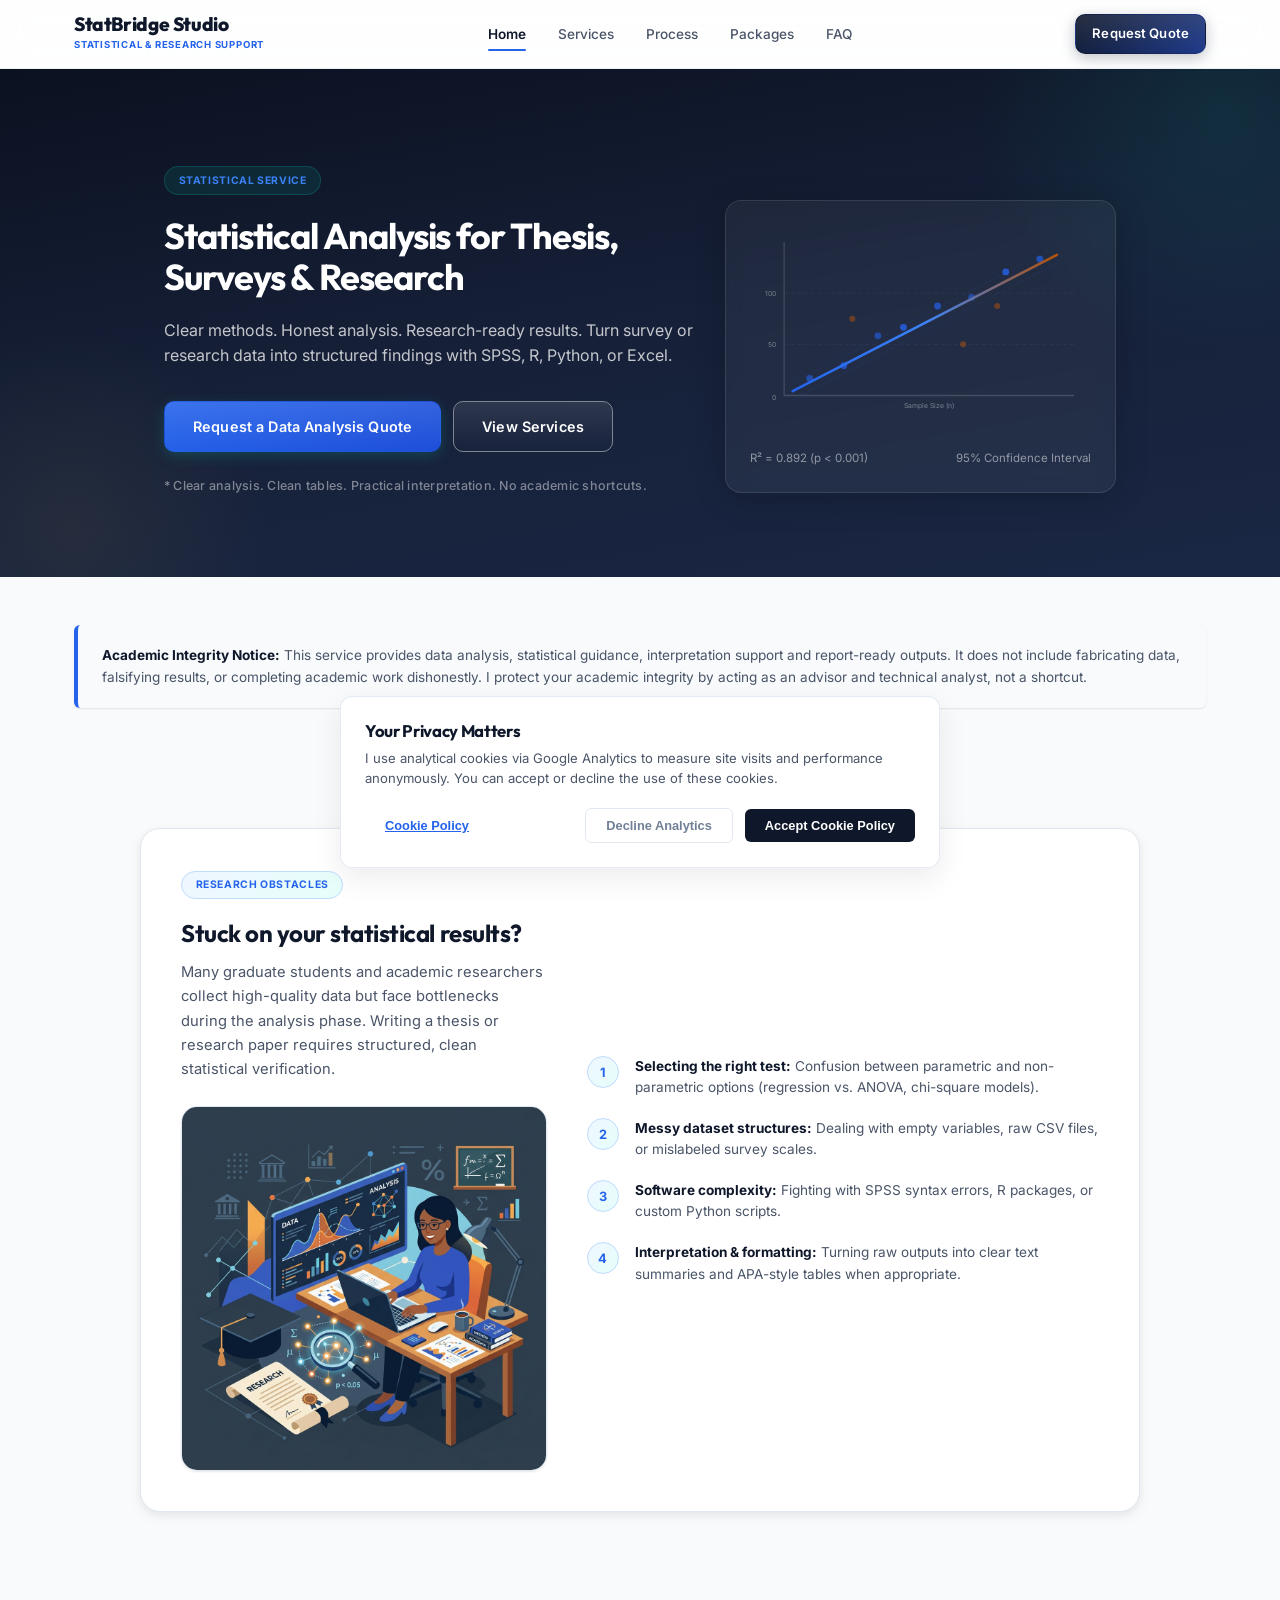
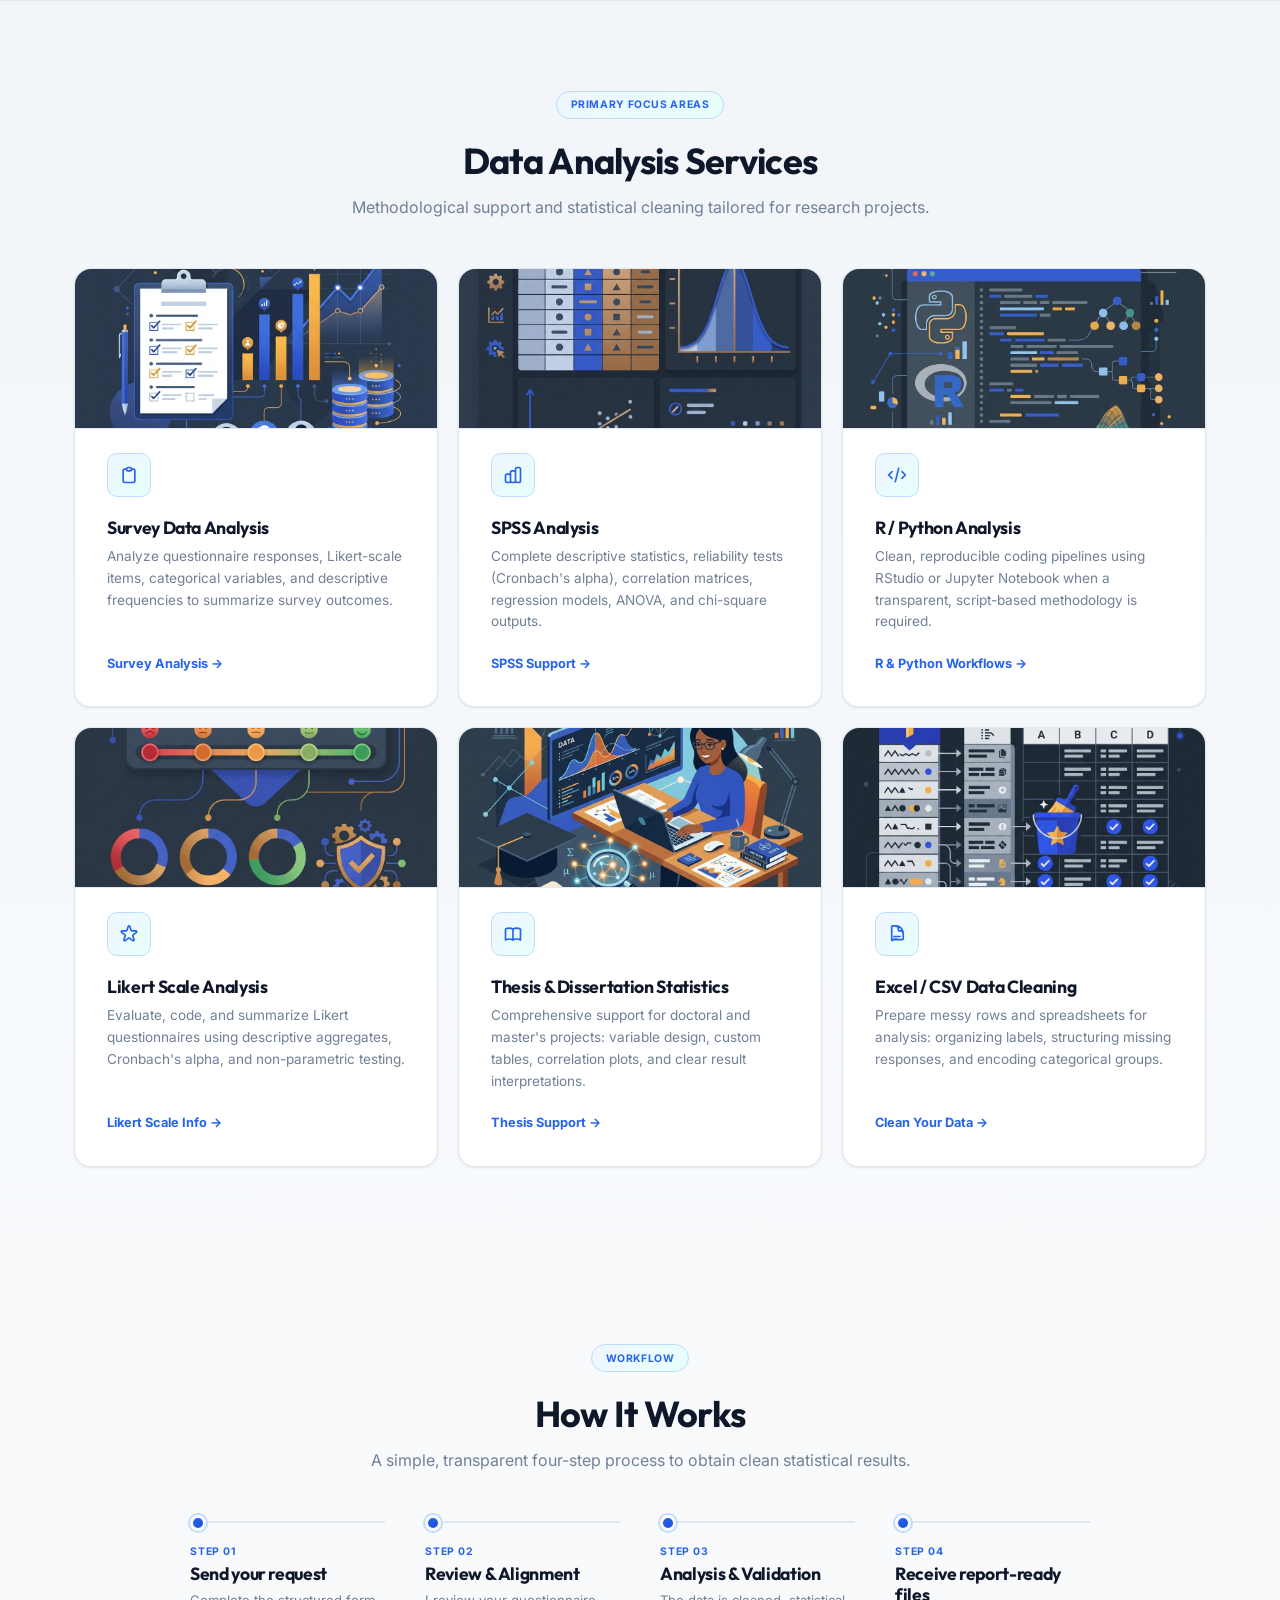
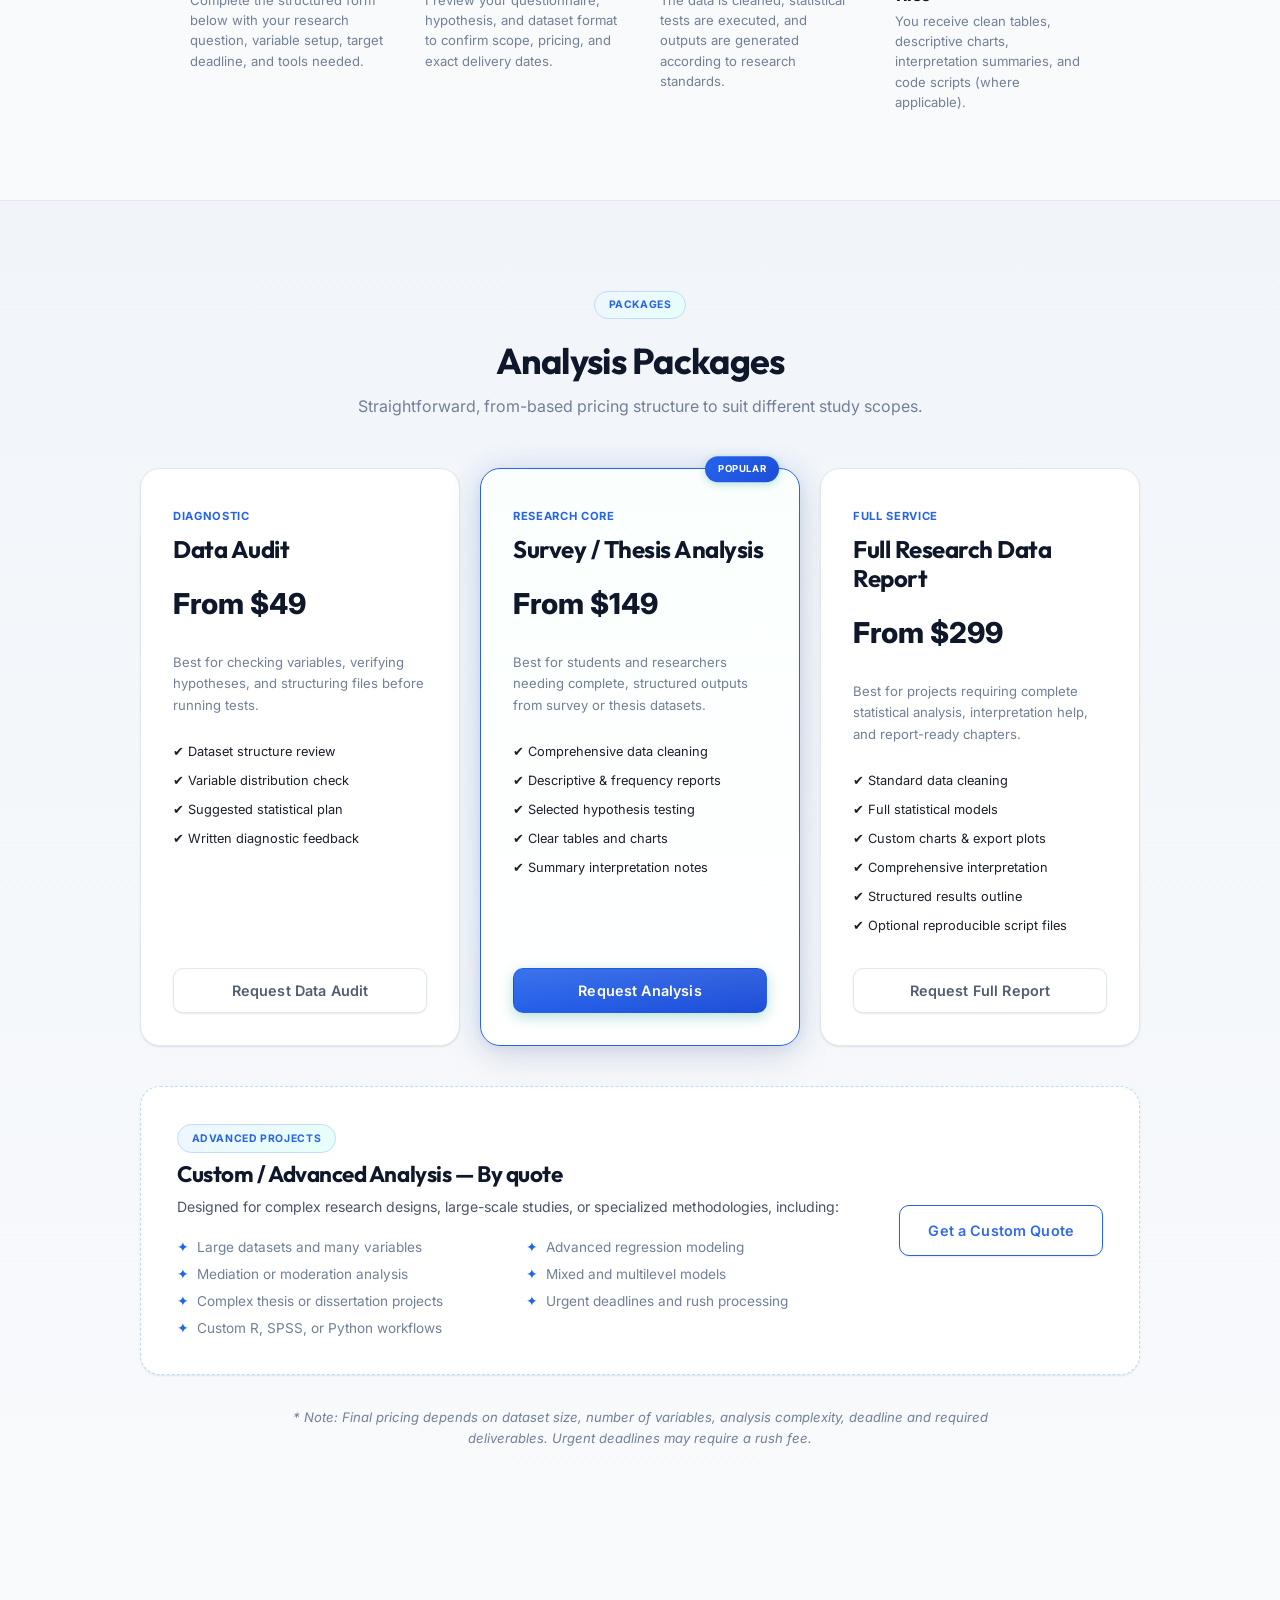
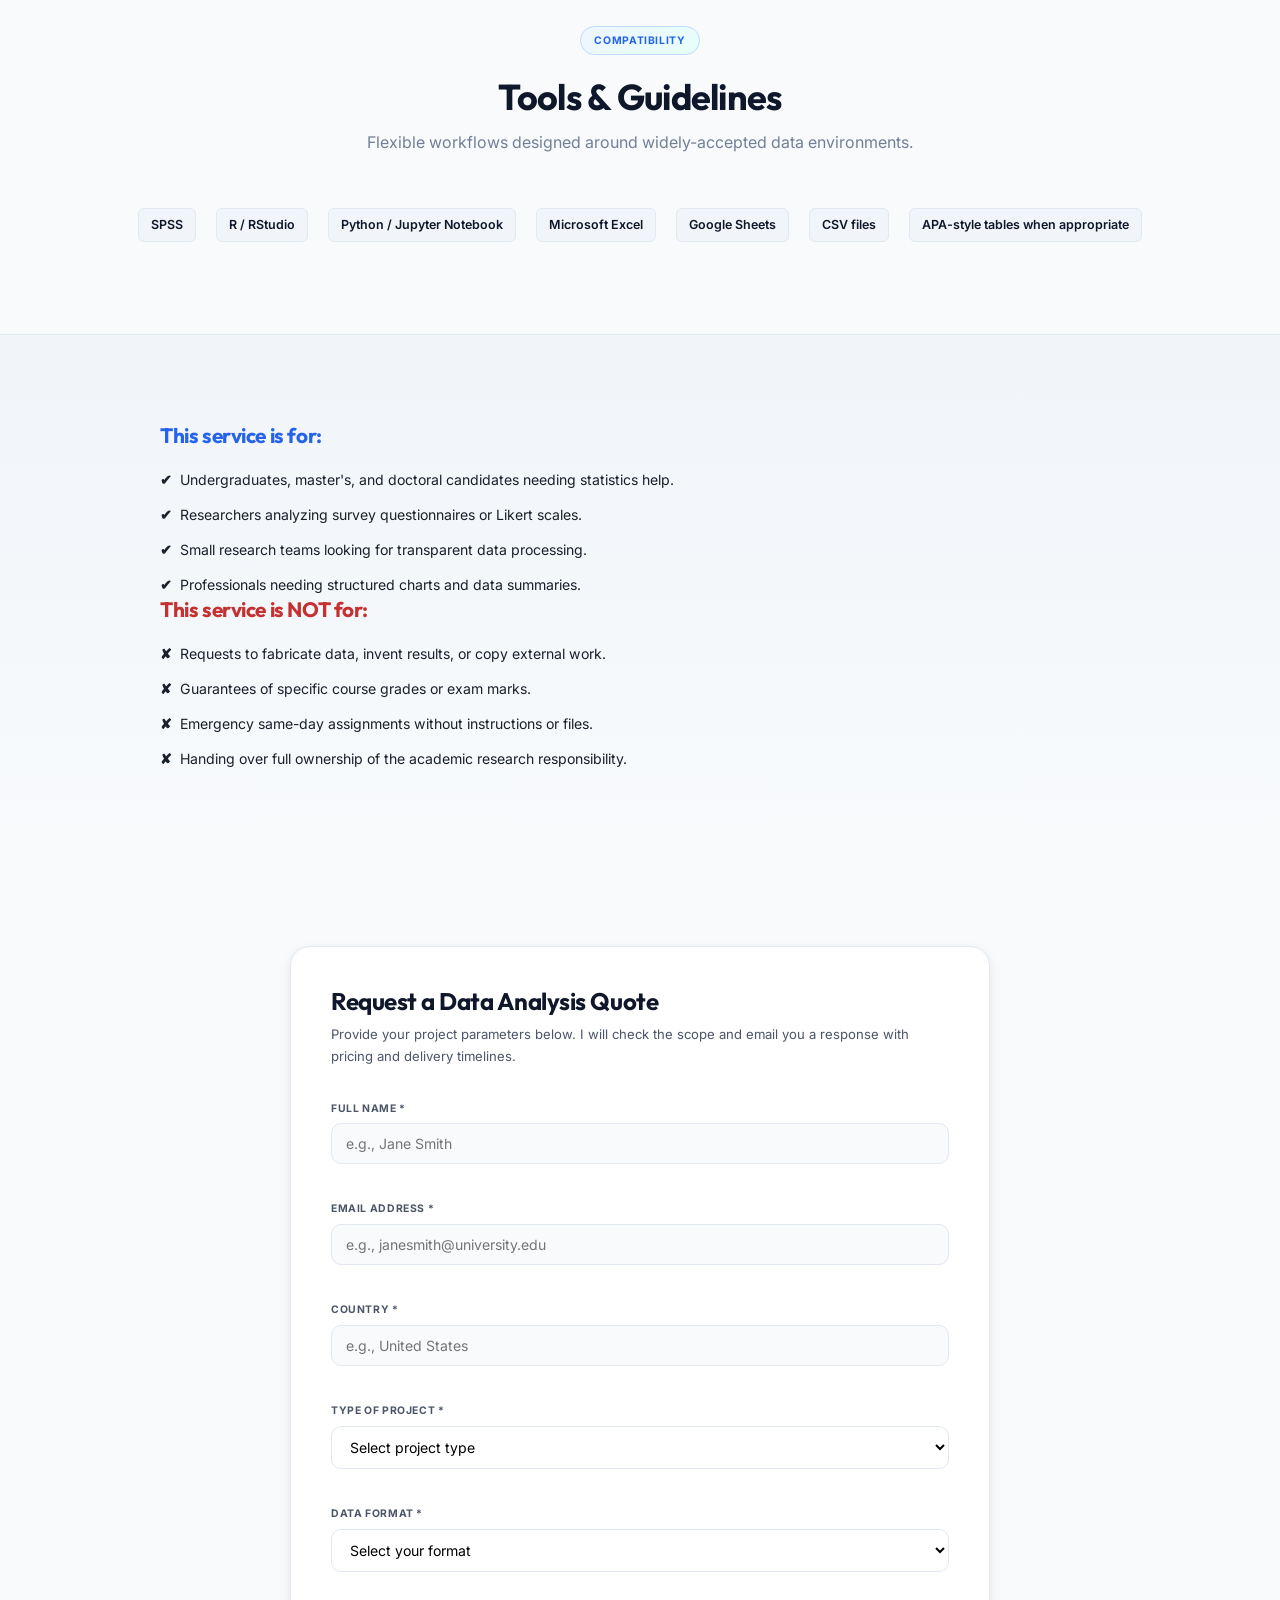
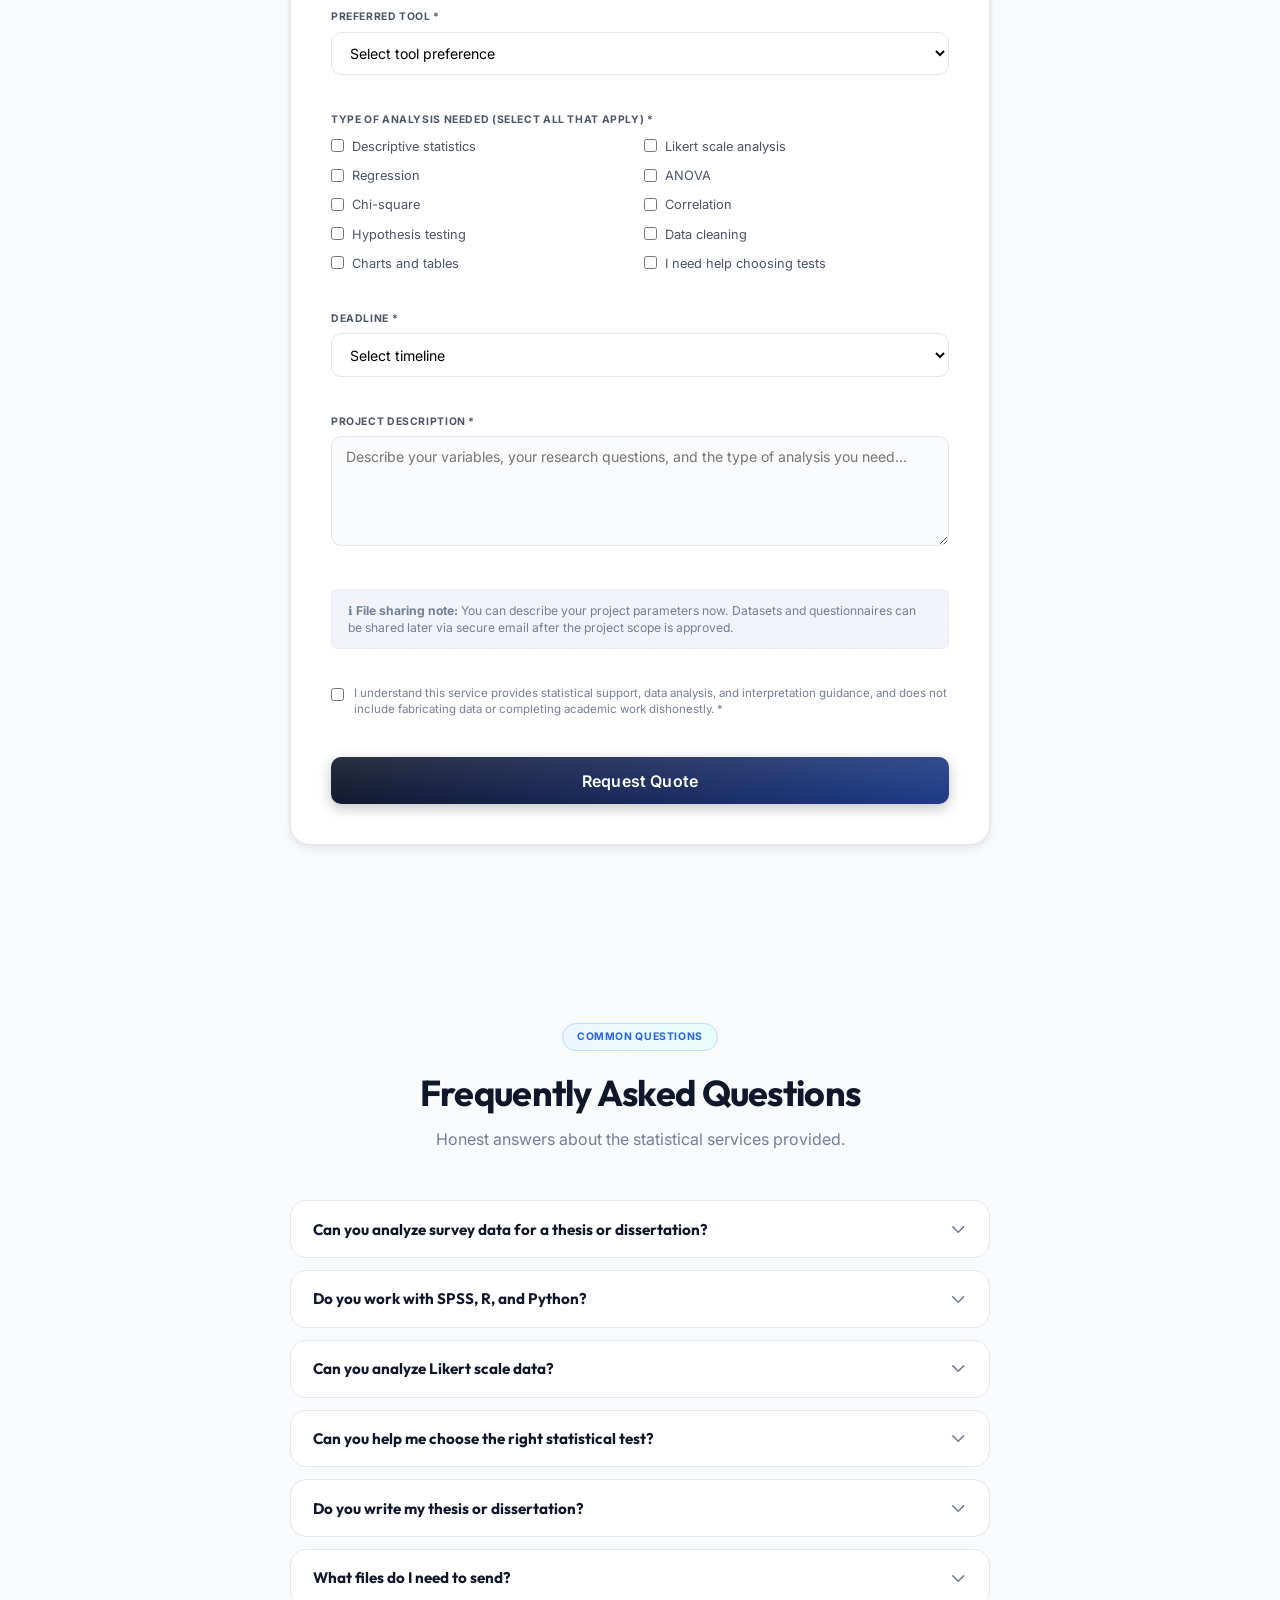
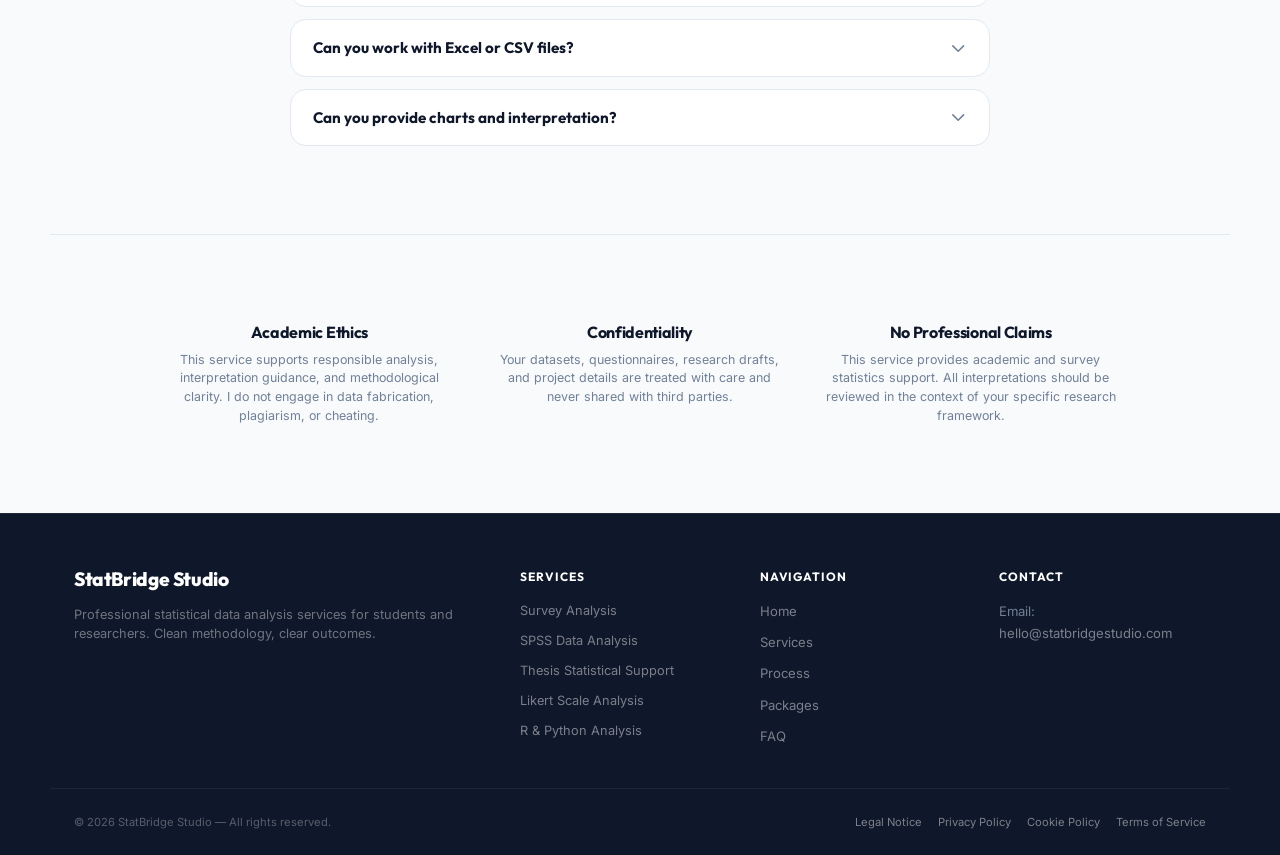
==== commit 2e11b810: "Integrate illustrations to services cards and problem section on homepage" ====
--- a/index.html
+++ b/index.html
@@ -328,6 +328,9 @@
             <p style="margin-bottom: 1.5rem; font-size: 0.92rem; color: var(--clr-text-muted);">
               Many graduate students and academic researchers collect high-quality data but face bottlenecks during the analysis phase. Writing a thesis or research paper requires structured, clean statistical verification.
             </p>
+            <div style="margin-top: 1.5rem; border-radius: var(--radius-lg); overflow: hidden; border: 1px solid var(--clr-border); box-shadow: var(--shadow-sm);">
+              <img src="./assets/images/thesis-analysis-ill.png" alt="Research data analysis support" style="width: 100%; height: auto; display: block;">
+            </div>
           </div>
           
           <div class="problem-list">
@@ -375,6 +378,9 @@
         <div class="grid-3">
           <!-- Card 1 -->
           <div class="card">
+            <div style="margin: -2rem -2rem 1.5rem -2rem; overflow: hidden; border-top-left-radius: var(--radius-lg); border-top-right-radius: var(--radius-lg); height: 160px;">
+              <img src="./assets/images/survey-analysis-ill.png" alt="Survey Data Analysis" style="width: 100%; height: 100%; object-fit: cover; display: block; border-bottom: 1px solid var(--clr-border);">
+            </div>
             <div class="card-icon">
               <svg fill="none" viewBox="0 0 24 24" stroke="currentColor" stroke-width="2">
                 <path stroke-linecap="round" stroke-linejoin="round" d="M9 5H7a2 2 0 00-2 2v12a2 2 0 002 2h10a2 2 0 002-2V7a2 2 0 00-2-2h-2M9 5a2 2 0 002 2h2a2 2 0 002-2M9 5a2 2 0 012-2h2a2 2 0 012 2" />
@@ -387,6 +393,9 @@
 
           <!-- Card 2 -->
           <div class="card">
+            <div style="margin: -2rem -2rem 1.5rem -2rem; overflow: hidden; border-top-left-radius: var(--radius-lg); border-top-right-radius: var(--radius-lg); height: 160px;">
+              <img src="./assets/images/spss-analysis-ill.png" alt="SPSS Analysis" style="width: 100%; height: 100%; object-fit: cover; display: block; border-bottom: 1px solid var(--clr-border);">
+            </div>
             <div class="card-icon">
               <svg fill="none" viewBox="0 0 24 24" stroke="currentColor" stroke-width="2">
                 <path stroke-linecap="round" stroke-linejoin="round" d="M9 19v-6a2 2 0 00-2-2H5a2 2 0 00-2 2v6a2 2 0 002 2h2a2 2 0 002-2zm0 0V9a2 2 0 012-2h2a2 2 0 012 2v10a2 2 0 002 2h2a2 2 0 002-2V5a2 2 0 00-2-2h-2a2 2 0 00-2 2v14a2 2 0 01-2 2h-2a2 2 0 01-2-2z" />
@@ -399,6 +408,9 @@
 
           <!-- Card 3 -->
           <div class="card">
+            <div style="margin: -2rem -2rem 1.5rem -2rem; overflow: hidden; border-top-left-radius: var(--radius-lg); border-top-right-radius: var(--radius-lg); height: 160px;">
+              <img src="./assets/images/r-python-analysis-ill.png" alt="R / Python Analysis" style="width: 100%; height: 100%; object-fit: cover; display: block; border-bottom: 1px solid var(--clr-border);">
+            </div>
             <div class="card-icon">
               <svg fill="none" viewBox="0 0 24 24" stroke="currentColor" stroke-width="2">
                 <path stroke-linecap="round" stroke-linejoin="round" d="M10 20l4-16m4 4l4 4-4 4M6 16l-4-4 4-4" />
@@ -411,6 +423,9 @@
 
           <!-- Card 4 -->
           <div class="card">
+            <div style="margin: -2rem -2rem 1.5rem -2rem; overflow: hidden; border-top-left-radius: var(--radius-lg); border-top-right-radius: var(--radius-lg); height: 160px;">
+              <img src="./assets/images/likert-analysis-ill.png" alt="Likert Scale Analysis" style="width: 100%; height: 100%; object-fit: cover; display: block; border-bottom: 1px solid var(--clr-border);">
+            </div>
             <div class="card-icon">
               <svg fill="none" viewBox="0 0 24 24" stroke="currentColor" stroke-width="2">
                 <path stroke-linecap="round" stroke-linejoin="round" d="M11.049 2.927c.3-.921 1.603-.921 1.902 0l1.519 4.674a1 1 0 00.95.69h4.907c.961 0 1.371 1.24.588 1.81l-3.97 2.883a1 1 0 00-.364 1.118l1.518 4.674c.3.922-.755 1.688-1.538 1.118l-3.971-2.883a1 1 0 00-1.17 0l-3.971 2.883c-.783.57-1.838-.197-1.538-1.118l1.518-4.674a1 1 0 00-.364-1.118l-3.97-2.883c-.783-.57-.38-1.81.588-1.81h4.908a1 1 0 00.951-.69l1.519-4.674z" />
@@ -423,6 +438,9 @@
 
           <!-- Card 5 -->
           <div class="card">
+            <div style="margin: -2rem -2rem 1.5rem -2rem; overflow: hidden; border-top-left-radius: var(--radius-lg); border-top-right-radius: var(--radius-lg); height: 160px;">
+              <img src="./assets/images/thesis-analysis-ill.png" alt="Thesis & Dissertation Statistics" style="width: 100%; height: 100%; object-fit: cover; display: block; border-bottom: 1px solid var(--clr-border);">
+            </div>
             <div class="card-icon">
               <svg fill="none" viewBox="0 0 24 24" stroke="currentColor" stroke-width="2">
                 <path stroke-linecap="round" stroke-linejoin="round" d="M12 6.253v13m0-13C10.832 5.477 9.246 5 7.5 5S4.168 5.477 3 6.253v13C4.168 18.477 5.754 18 7.5 18s3.332.477 4.5 1.253m0-13C13.168 5.477 14.754 5 16.5 5c1.747 0 3.332.477 4.5 1.253v13C19.832 18.477 18.247 18 16.5 18c-1.746 0-3.332.477-4.5 1.253" />
@@ -435,6 +453,9 @@
 
           <!-- Card 6 -->
           <div class="card">
+            <div style="margin: -2rem -2rem 1.5rem -2rem; overflow: hidden; border-top-left-radius: var(--radius-lg); border-top-right-radius: var(--radius-lg); height: 160px;">
+              <img src="./assets/images/data-cleaning-ill.png" alt="Excel / CSV Data Cleaning" style="width: 100%; height: 100%; object-fit: cover; display: block; border-bottom: 1px solid var(--clr-border);">
+            </div>
             <div class="card-icon">
               <svg fill="none" viewBox="0 0 24 24" stroke="currentColor" stroke-width="2">
                 <path stroke-linecap="round" stroke-linejoin="round" d="M19.5 14.25v-2.625a3.375 3.375 0 00-3.375-3.375h-1.5A1.125 1.125 0 0113.5 7.125v-1.5a3.375 3.375 0 00-3.375-3.375H8.25m0 12.75h7.5m-7.5 3H12M5.625 18.75h12.75c.621 0 1.125-.504 1.125-1.125V11.25a9 9 0 00-9-9h-3.75c-.621 0-1.125.504-1.125 1.125v15.375c0 .621.504 1.125 1.125 1.125z" />
--- a/styles.css
+++ b/styles.css
@@ -1414,6 +1414,10 @@
 
   .hero { padding: 6rem 0 5rem; }
   .hero-title { font-size: 3.5rem; }
+  .hero-content {
+    grid-template-columns: 1.15fr 0.85fr !important;
+    max-width: 1000px !important;
+  }
 
   .section { padding: 5.5rem 0; }
   .section-title { font-size: 2.25rem; }
@@ -1426,7 +1430,7 @@
   .timeline {
     border-left: none;
     display: grid;
-    grid-template-columns: repeat(3, 1fr);
+    grid-template-columns: repeat(4, 1fr);
     gap: 2.5rem;
   }
 
